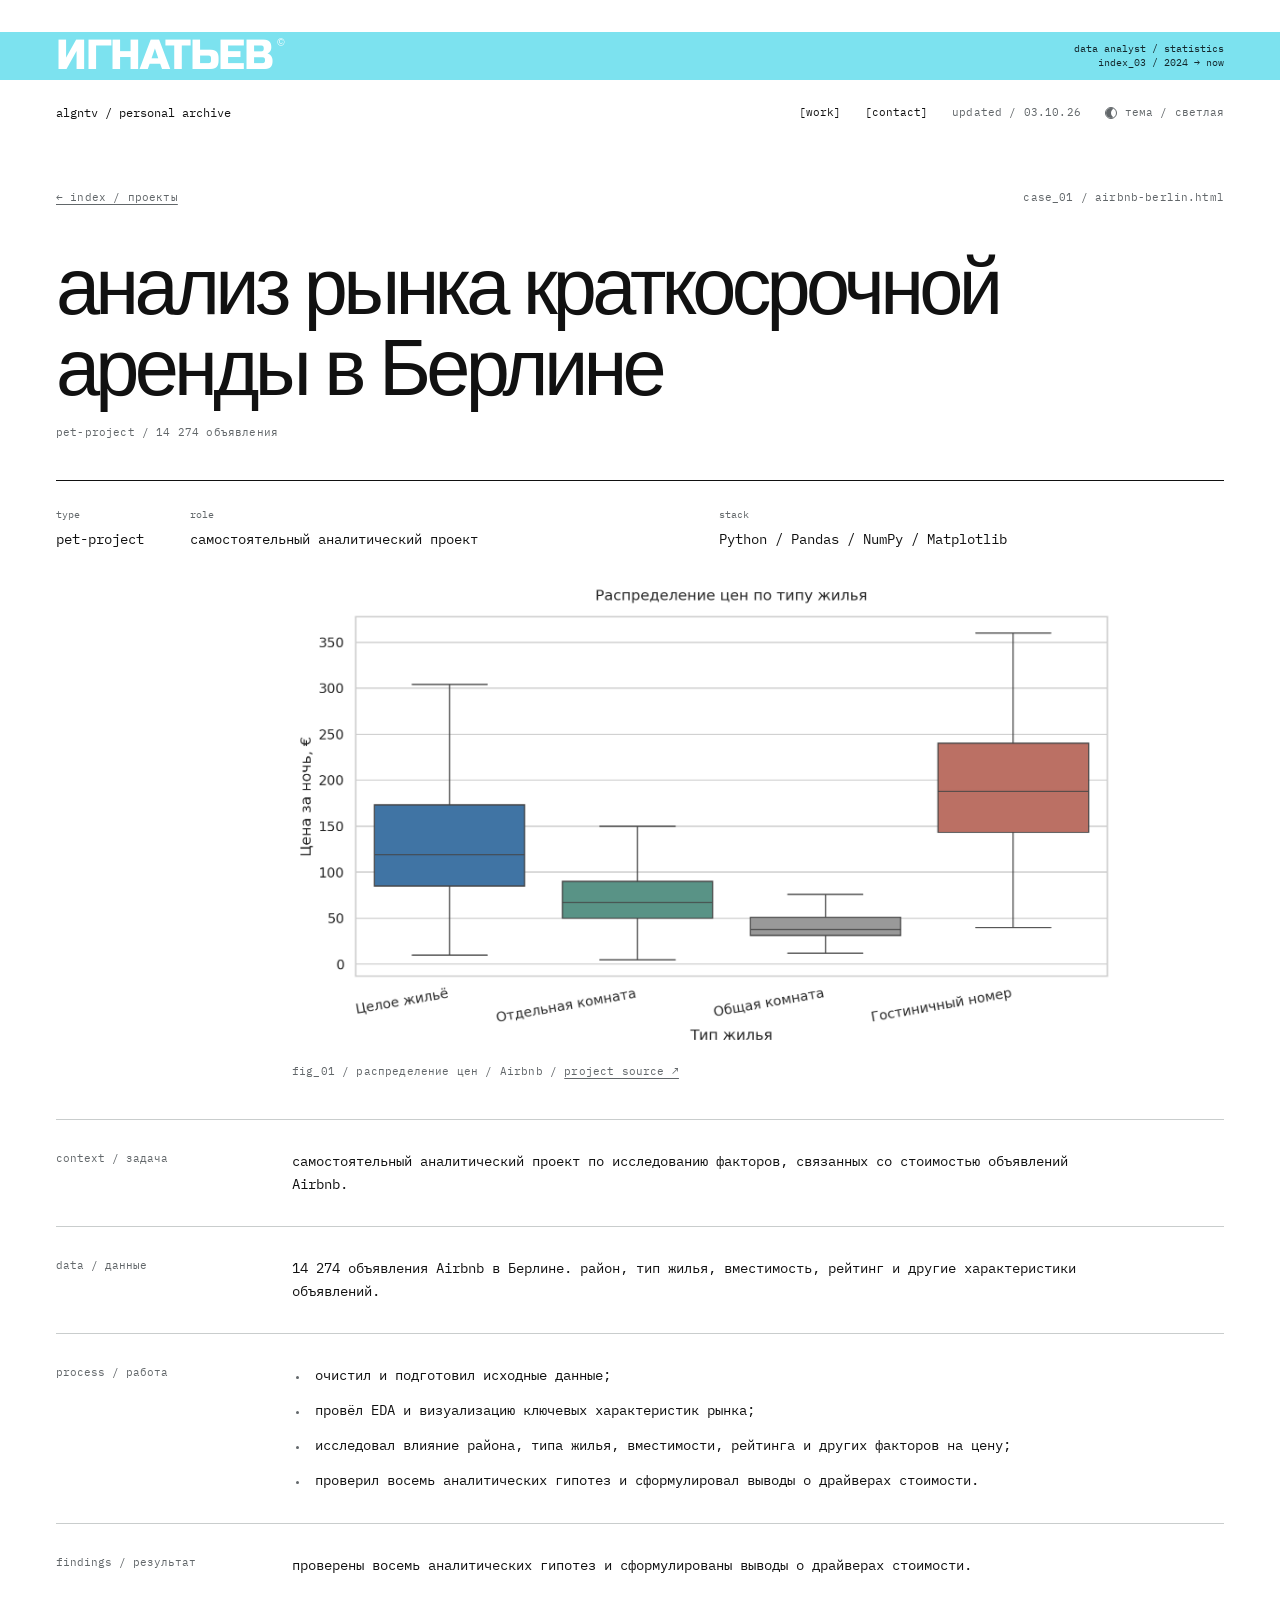
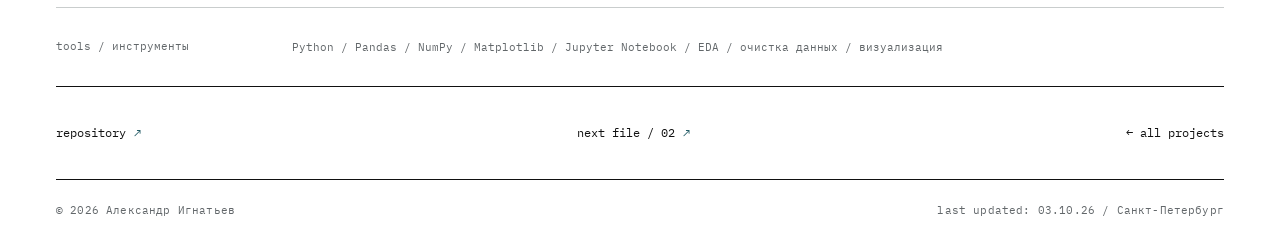
==== cases/airbnb-berlin.html @ d2c6c26b "Build editorial portfolio archive with Eversince-inspired packaging header" ====
<!doctype html>
<html lang="ru" data-theme="light">
<head>
  <meta charset="utf-8">
  <meta name="viewport" content="width=device-width, initial-scale=1">
  <meta name="description" content="Александр Игнатьев — начинающий аналитик данных. Python, SQL, Excel, Tableau и DataLens.">
  <title>анализ рынка краткосрочной аренды в Берлине — case file — Александр Игнатьев</title>
  <script>
    try {
      const theme = localStorage.getItem("portfolio-theme");
      if (theme === "light" || theme === "dark") document.documentElement.dataset.theme = theme;
    } catch (_) {}
  </script>
  <link rel="preload" href="../assets/fonts/IBMPlexMono-Regular.ttf" as="font" type="font/ttf" crossorigin>
  <link rel="stylesheet" href="../assets/archive.css">
  <script src="../assets/theme.js" defer></script>
</head>
<body>
  <a class="skip-link" href="#main">к содержанию</a>
  <div class="pack-band">
    <div class="wrap pack-inner">
      <a class="pack-mark" href="../index.html" aria-label="Александр Игнатьев — главная">ИГНАТЬЕВ<span class="pack-copyright" aria-hidden="true">©</span></a>
      <span class="pack-code">data analyst / statistics<br>index_03 / 2024 → now</span>
    </div>
  </div>
  <header class="wrap masthead">
    <p class="archive-id"><a href="../index.html">algntv / personal archive</a></p>
    <nav class="masthead-tools" aria-label="навигация">
      <a class="index-link" href="../index.html#projects">[work]</a>
      <a href="../index.html#contacts">[contact]</a>
      <span class="meta updated">updated / 03.10.26</span>
      <button class="theme-toggle" type="button" aria-label="тёмная тема" aria-pressed="false">тема / <span>светлая</span></button>
    </nav>
  </header>
  <main class="wrap" id="main">
    <div class="case-header">
      <div class="case-breadcrumb">
        <a class="meta" href="../index.html#projects">← index / проекты</a>
        <p class="meta">case_01 / airbnb-berlin.html</p>
      </div>
      <h1>анализ рынка краткосрочной аренды в Берлине</h1>
      <p class="meta case-type">pet-project / 14 274 объявления</p>
    </div>
    <div class="case-meta">
      <dl><dt>type</dt><dd>pet-project</dd></dl>
      <dl><dt>role</dt><dd>самостоятельный аналитический проект</dd></dl>
      <dl><dt>stack</dt><dd>Python / Pandas / NumPy / Matplotlib</dd></dl>
    </div>
    <figure class="case-visual">
      <a href="../assets/projects/airbnb-room-types.png" target="_blank" rel="noreferrer" aria-label="открыть оригинальный визуал проекта">
        <img src="../assets/projects/airbnb-room-types.png" alt="распределение цен / Airbnb" width="1764" height="1007" decoding="async">
      </a>
      <figcaption class="meta">fig_01 / распределение цен / Airbnb / <a href="https://github.com/algntv/airbnb-berlin-price-drivers" target="_blank" rel="noreferrer">project source ↗</a></figcaption>
    </figure>
    <section class="case-section"><h2>context / задача</h2><div class="case-content"><p>самостоятельный аналитический проект по исследованию факторов,
                связанных со стоимостью объявлений Airbnb.</p></div></section>
    <section class="case-section"><h2>data / данные</h2><div class="case-content"><p>14 274 объявления Airbnb в Берлине. район, тип жилья, вместимость, рейтинг и другие характеристики объявлений.</p></div></section>
    <section class="case-section"><h2>process / работа</h2><div class="case-content"><ul><li>очистил и подготовил исходные данные;</li>
<li>провёл EDA и визуализацию ключевых характеристик рынка;</li>
<li>исследовал влияние района, типа жилья, вместимости, рейтинга и других факторов на цену;</li>
<li>проверил восемь аналитических гипотез и сформулировал выводы о драйверах стоимости.</li></ul></div></section>
    <section class="case-section"><h2>findings / результат</h2><div class="case-content"><p>проверены восемь аналитических гипотез и сформулированы выводы о драйверах стоимости.</p></div></section>
    <section class="case-section"><h2>tools / инструменты</h2><div class="case-content"><div class="tags"><span class="tag">Python</span>
<span class="tag">Pandas</span>
<span class="tag">NumPy</span>
<span class="tag">Matplotlib</span>
<span class="tag">Jupyter Notebook</span>
<span class="tag">EDA</span>
<span class="tag">очистка данных</span>
<span class="tag">визуализация</span></div></div></section>
    <nav class="case-navigation" aria-label="навигация по проектам">
      <a class="text-link" href="https://github.com/algntv/airbnb-berlin-price-drivers" target="_blank" rel="noreferrer">repository <span class="arrow" aria-hidden="true">↗</span></a>
      <a class="text-link" href="marketing-measurement.html">next file / 02 <span class="arrow" aria-hidden="true">↗</span></a>
      <a class="text-link" href="../index.html#projects">← all projects</a>
    </nav>
  </main>
  <footer class="wrap footer">
    <p class="meta">© 2026 Александр Игнатьев</p>
    <p class="meta">last updated: <time datetime="2026-10-03">03.10.26</time> / Санкт-Петербург</p>
  </footer>
</body>
</html>
---- assets/archive.css ----
@font-face { font-family: "Archive Mono"; src: url("fonts/IBMPlexMono-Regular.ttf") format("truetype"); font-style: normal; font-weight: 400; font-display: swap; }
@font-face { font-family: "Archive Display"; src: url("fonts/RussoOne-Regular.ttf") format("truetype"); font-style: normal; font-weight: 400; font-display: swap; }
:root {
  color-scheme: light;
  --paper: #ffffff;
  --ink: #111111;
  --secondary: #62676a;
  --rule: #c9cdcd;
  --accent: #225b65;
  --band: #7ce2ef;
  --highlight: #c6f2f6;
  --wash: #e8e9e5;
  --sans: Arial, Helvetica, sans-serif;
  --mono: "Andale Mono", "Archive Mono", "Courier New", Courier, monospace;
}
:root[data-theme="dark"] {
  color-scheme: dark;
  --paper: #181c1e;
  --ink: #e7e9e4;
  --secondary: #a8b0b3;
  --rule: #3e474b;
  --accent: #b4e8ee;
  --band: #70d4e2;
  --highlight: #305e66;
  --wash: #22292d;
}
* { box-sizing: border-box; }
html { scroll-padding-top: 24px; }
body { margin: 0; background: var(--paper); color: var(--ink); font: 14px/1.65 var(--mono); -webkit-font-smoothing: antialiased; }
a { color: inherit; text-underline-offset: .25em; }
a:hover { color: var(--accent); }
a:focus-visible, button:focus-visible { outline: 2px solid var(--accent); outline-offset: 5px; }
::selection { background: var(--accent); color: var(--paper); }
button { font: inherit; }
.wrap { width: min(calc(100% - 112px), 1248px); margin: 0 auto; }
.meta { color: var(--secondary); font: 11px/1.6 var(--mono); letter-spacing: .015em; }
.skip-link { position: absolute; z-index: 3; left: 20px; top: 12px; padding: 8px 12px; background: var(--ink); color: var(--paper); transform: translateY(-200%); }
.skip-link:focus { transform: translateY(0); }
.masthead { display: flex; flex-wrap: wrap; justify-content: space-between; gap: 12px 24px; align-items: center; min-height: 65px; border-bottom: 0; }
.archive-id { margin: 0; font: 12px/1.6 var(--mono); }
.archive-id a { text-decoration: none; }
.masthead-tools { display: flex; align-items: center; flex-wrap: wrap; gap: 24px; }
.masthead-tools > a { min-height: 44px; display: inline-flex; align-items: center; font: 11px/1.6 var(--mono); text-decoration: none; }
.theme-toggle { border: 0; padding: 8px 0; display: inline-flex; align-items: center; gap: 8px; min-height: 44px; background: transparent; color: var(--secondary); font: 11px/1.6 var(--mono); cursor: pointer; }
.theme-toggle::before { content: ""; width: 10px; height: 10px; border: 1px solid currentColor; border-radius: 50%; box-shadow: inset 5px 0 0 currentColor; }
.theme-toggle:hover { color: var(--ink); }
.hero { padding: 45px 0 44px; }
.hero-label { margin: 0 0 20px; }
.hero-grid { display: grid; grid-template-columns: minmax(0, 1fr) 208px; gap: 40px; align-items: end; }
h1 { font-family: var(--sans); margin: 0; font-size: clamp(64px, 8.7vw, 124px); line-height: .96; font-weight: 500; letter-spacing: -.075em; }
h1 span { display: block; }
h1 span + span { margin-left: 7%; }
.hero-file { padding: 4px 0 8px 16px; border-left: 1px solid var(--rule); }
.hero-file dl { margin: 0; }
.hero-file dt { margin-top: 20px; font: 10px/1.6 var(--mono); color: var(--secondary); }
.hero-file dt:first-child { margin-top: 0; }
.hero-file dd { margin: 4px 0 0; font-size: 13px; }
.hero-file .file-total { font: 42px/1 var(--mono); letter-spacing: -.09em; }
.hero-role { margin: 29px 0 0; font: 19px/1.4 var(--mono); letter-spacing: -.025em; }
.hero-foot { display: grid; grid-template-columns: minmax(0, 1fr) 208px; gap: 40px; align-items: start; margin-top: 24px; }
.lead { max-width: 750px; margin: 0; color: var(--secondary); font-size: 14px; }
.availability { margin: 0; color: var(--ink); font: 11px/1.7 var(--mono); }
.availability::before { content: ""; display: inline-block; width: 5px; height: 5px; margin-right: 9px; background: var(--accent); vertical-align: middle; }
.quick-links { display: flex; flex-wrap: wrap; gap: 8px 28px; margin-top: 24px; }
.text-link { display: inline-flex; align-items: center; gap: 8px; min-height: 44px; padding: 7px 0; font: 12px/1.5 var(--mono); text-decoration: none; }
.arrow { display: inline-block; color: var(--accent); transition: transform 140ms ease; }
a:hover .arrow { transform: translate(2px,-2px); }
section { padding: 42px 0 50px; border-top: 1px solid var(--ink); }
.section-head { display: flex; justify-content: space-between; align-items: baseline; gap: 20px; margin-bottom: 28px; }
.section-head h2 { margin: 0; font-size: 16px; line-height: 1.4; font-weight: 400; letter-spacing: -.02em; }
.section-number { margin-right: 18px; font: 11px/1.5 var(--mono); color: var(--secondary); }
.section-head .meta { text-align: right; }
.record { display: grid; grid-template-columns: 28px 200px minmax(0,1fr) 142px; gap: 24px; padding: 28px 0 32px; border-top: 1px solid var(--rule); }
.record-index { padding-top: 7px; }
.record-preview { align-self: start; padding-top: 5px; color: var(--secondary); text-decoration: none; }
.record-preview img { display: block; width: 100%; height: 135px; object-fit: contain; object-position: top; background: #fff; filter: grayscale(1); }
.record-preview:hover img { filter: grayscale(0); }
.image-caption { display: block; margin-top: 9px; font: 9px/1.65 var(--mono); }
.record-preview:hover .image-caption { color: var(--ink); }
.record-body { min-width: 0; }
.record h3 { font-family: var(--sans); margin: 0; font-size: clamp(25px,2.25vw,33px); line-height: 1.12; font-weight: 400; letter-spacing: -.04em; text-wrap: balance; }
.record-title { text-decoration: none; }
.record-type { display: inline; color: var(--secondary); font: 11px/1.5 var(--mono); letter-spacing: 0; white-space: nowrap; }
.record-summary { max-width: 800px; margin: 16px 0 14px; color: var(--secondary); font-size: 14px; }
.tags { display: flex; flex-wrap: wrap; gap: 4px 0; margin: 0; }
.tag { color: var(--secondary); font: 11px/1.7 var(--mono); }
.tag:not(:last-child)::after { content: " / "; display: inline-block; margin: 0 7px; }
.record-side { display: flex; flex-direction: column; align-items: flex-start; gap: 9px; padding-top: 5px; }
.record-side p { margin: 0 0 8px; font: 11px/1.7 var(--mono); }
.record-side .text-link { min-height: 36px; font-size: 10px; }
.record-file { margin: 14px 0 0; font: 10px/1.6 var(--mono); color: var(--secondary); }
.info-grid { display: grid; grid-template-columns: 200px minmax(0,1fr); gap: 36px; }
.info-grid > .meta { margin: 0; }
.experience-item { display: grid; grid-template-columns: 210px minmax(0,1fr); gap: 30px; padding: 20px 0; border-top: 1px solid var(--rule); }
.experience-item:first-child { padding-top: 0; border-top: 0; }
.experience-item h3 { margin: 0 0 7px; font-size: 16px; font-weight: 400; line-height: 1.45; }
.experience-item p { margin: 0; font-size: 14px; }
.experience-item .meta { margin-top: 10px; font-size: 10px; }
strong { font-weight: 400; }
.education { margin: 0; }
.education > div { display: grid; grid-template-columns: 122px minmax(0,1fr); gap: 22px; margin-top: 18px; }
.education > div:first-child { margin-top: 0; }
.education dt { color: var(--secondary); font: 11px/1.7 var(--mono); }
.education dd { margin: 0; font-size: 16px; }
.education .university { font-family: var(--sans); font-size: 23px; line-height: 1.35; letter-spacing: -.03em; }
.skill-groups { display: grid; grid-template-columns: repeat(2,minmax(0,1fr)); gap: 27px 48px; }
.skill-group h3 { margin: 0 0 9px; font: 11px/1.6 var(--mono); }
.skill-group p { margin: 0; color: var(--secondary); font-size: 14px; }
.soft-skills { margin-top: 26px; padding-top: 18px; border-top: 1px solid var(--rule); }
.about-copy { max-width: 820px; font-family: var(--sans); font-size: 19px; line-height: 1.6; letter-spacing: -.015em; }
.about-copy p { margin: 0; }
.contact-grid { display: grid; grid-template-columns: repeat(2,minmax(0,1fr)); gap: 20px 36px; }
.contact { display: flex; flex-wrap: wrap; align-items: baseline; gap: 5px 18px; text-decoration: none; font-size: 15px; overflow-wrap: anywhere; }
.contact span { min-width: 62px; color: var(--secondary); font: 11px/1.7 var(--mono); }
a.contact:hover { text-decoration: underline; }
.footer { display: flex; justify-content: space-between; flex-wrap: wrap; gap: 12px 24px; padding: 22px 0 30px; border-top: 1px solid var(--ink); }
.footer p { margin: 0; }
.case-header { padding: 44px 0 38px; }
.case-breadcrumb { display: flex; justify-content: space-between; gap: 20px; margin-bottom: 40px; }
.case-breadcrumb p { margin: 0; }
.case-header h1 { max-width: 1050px; font-size: clamp(40px,6.2vw,86px); line-height: 1.02; font-weight: 400; letter-spacing: -.06em; text-wrap: balance; }
.case-type { margin: 16px 0 0; }
.case-meta { display: grid; grid-template-columns: 110px minmax(0,1fr) minmax(0,1fr); gap: 24px; padding: 25px 0 30px; border-top: 1px solid var(--ink); }
.case-meta dl { margin: 0; min-width: 0; }
.case-meta dt { font: 10px/1.7 var(--mono); color: var(--secondary); }
.case-meta dd { margin: 5px 0 0; font-size: 14px; }
.case-section { display: grid; grid-template-columns: 200px minmax(0,1fr); gap: 36px; padding: 30px 0; border-top-color: var(--rule); }
.case-section h2 { margin: 0; font: 11px/1.6 var(--mono); color: var(--secondary); }
.case-content { max-width: 810px; }
.case-content p { margin: 0; }
.case-content ul { margin: 0; padding-left: 17px; }
.case-content li { padding-left: 6px; margin: 0 0 12px; }
.case-content li:last-child { margin-bottom: 0; }
.case-content li::marker { color: var(--secondary); font-size: 10px; }
.case-navigation { display: flex; justify-content: space-between; gap: 24px; padding: 24px 0; border-top: 1px solid var(--ink); }
@media (max-width:1100px) {
  .wrap { width: calc(100% - 72px); }
  .hero-grid,.hero-foot { grid-template-columns: minmax(0,1fr) 180px; gap: 28px; }
  h1 { font-size: clamp(64px,8.1vw,100px); }
  .record { grid-template-columns: 24px 140px minmax(0,1fr) 120px; gap: 20px; }
  .info-grid,.case-section { grid-template-columns: 145px minmax(0,1fr); gap: 28px; }
  .experience-item { grid-template-columns: 170px minmax(0,1fr); gap: 22px; }
}
@media (max-width:760px) {
  .wrap { width: calc(100% - 40px); }
  .masthead { padding: 14px 0; min-height: 65px; gap: 4px 18px; }
  .archive-id { font-size: 10px; }
  .masthead-tools { gap: 16px; }
  .masthead-tools > a,.theme-toggle { font-size: 10px; }
  .masthead-tools > .updated { display: none; }
  .hero { padding: 35px 0 32px; }
  .hero-label { margin-bottom: 22px; font-size: 10px; }
  .hero-grid { grid-template-columns: 1fr; gap: 24px; }
  h1 { font-size: clamp(49px,12vw,90px); letter-spacing: -.075em; }
  h1 span + span { margin-left: 6%; }
  .hero-file { display: none; }
  .hero-role { margin-top: 22px; font-size: 19px; }
  .hero-foot { grid-template-columns: 1fr; gap: 18px; margin-top: 19px; }
  .hero-foot .availability { grid-row: 1; }
  .lead { font-size: 14px; }
  .quick-links { gap: 6px 22px; margin-top: 18px; }
  .text-link { font-size: 11px; }
  section { padding: 28px 0 35px; }
  .section-head { margin-bottom: 22px; gap: 12px; }
  .section-head h2 { font-size: 15px; }
  .section-number { margin-right: 9px; font-size: 10px; }
  .section-head .meta { font-size: 10px; }
  .record { grid-template-columns: 24px minmax(0,1fr); gap: 12px; padding: 23px 0 28px; }
  .record h3 { font-size: clamp(25px,5.8vw,34px); }
  .record-type { font-size: 10px; }
  .record-summary { margin-top: 13px; font-size: 13px; }
  .record-body { grid-column: 2; grid-row: 1; }
  .record-index { grid-column: 1; grid-row: 1; }
  .record-preview { grid-column: 2; grid-row: 2; width: min(100%,280px); padding-top: 0; }
  .record-preview img { height: auto; max-height: 185px; }
  .record-side { grid-column: 2; grid-row: 3; flex-direction: row; flex-wrap: wrap; gap: 0 18px; align-items: center; padding-top: 0; }
  .record-side p { margin: 0 12px 0 0; width: 100%; font-size: 10px; }
  .record-file { font-size: 9px; }
  .info-grid,.case-section { grid-template-columns: 1fr; gap: 21px; }
  .experience-item { grid-template-columns: 1fr; gap: 13px; }
  .education > div { grid-template-columns: 78px minmax(0,1fr); gap: 16px; }
  .education .university { font-size: 20px; }
  .education dd { font-size: 14px; }
  .skill-groups { gap: 24px 28px; }
  .about-copy { font-size: 17px; }
  .contact-grid { gap: 19px 24px; }
  .contact { font-size: 14px; }
  .pack-code { display: none; }
  .pack-band { margin-top: 0; height: 40px; }
  .pack-mark { font-size: 33px; }
  .case-visual { width: 100%; margin: 0 0 24px; }
  .case-visual img { max-height: 320px; }
  .footer .meta { font-size: 10px; }
  .case-header { padding: 30px 0; }
  .case-breadcrumb { margin-bottom: 30px; flex-wrap: wrap; gap: 12px; }
  .case-header h1 { font-size: clamp(34px,7.7vw,54px); }
  .case-meta { grid-template-columns: repeat(2,minmax(0,1fr)); gap: 20px; padding: 22px 0; }
  .case-meta dl:last-child { grid-column: 1/-1; }
  .case-section { padding: 25px 0; }
  .case-content { font-size: 14px; }
  .case-navigation { flex-wrap: wrap; gap: 8px 20px; }
}
@media (max-width:480px) {
  .masthead-tools { gap: 12px; }
  .masthead-tools .index-link { display: none; }
  .skill-groups,.contact-grid { grid-template-columns: 1fr; }
  .record-type { display: block; margin-top: 10px; }
  .record-type .type-dot { display: none; }
}
@media (prefers-reduced-motion:reduce) {
  *,*::before,*::after { transition: none !important; scroll-behavior: auto !important; }
}
@media print {
  :root,:root[data-theme="dark"] { color-scheme: light; --paper: white; --ink: black; --secondary: #444; --rule: #aaa; --accent: black; }
  .wrap { width: 100%; }
  .theme-toggle,.masthead-tools,.quick-links,.skip-link { display: none; }
  .hero { padding-top: 24px; }
  h1 { font-size: 68px; }
  .record,.experience-item,.skill-group { break-inside: avoid; }
  section { padding: 24px 0; }
  .arrow { display: none; }
}
/* Product label: a persistent identity strip and functional file markings. */
.pack-band { position: sticky; top: 0; z-index: 2; display: flex; align-items: center; height: 48px; margin-top: 32px; background: var(--band); }
.pack-inner { display: flex; align-items: center; justify-content: space-between; gap: 24px; }
.pack-mark { display: inline-flex; gap: 5px; align-items: start; font: 400 42px/1 "Archive Display", var(--sans); letter-spacing: -.035em; text-decoration: none; color: #fff; }
.pack-mark:hover { color: #fff; }
.pack-copyright { font: 10px/1 var(--sans); letter-spacing: 0; padding-top: 3px; }
.pack-code { font: 10px/1.4 var(--mono); color: #13262b; text-align: right; }
.text-highlight { padding: 0 3px; background: var(--highlight); }
.file-map { margin-top: 22px; font: 11px/1.6 var(--mono); word-spacing: 8px; }
.file-map a { text-decoration: none; }
.file-map a:hover { background: var(--highlight); }
.quick-links a[href*="github.com"], .contact[href^="mailto:"] { text-decoration: underline; text-decoration-thickness: 1px; }
.text-link:hover, .record-title:hover, .masthead-tools > a:hover { background: var(--highlight); color: var(--ink); }
.case-visual { width: min(100%,850px); margin: 0 0 38px 236px; max-width: calc(100% - 236px); }
.case-visual img { display: block; width: 100%; height: auto; max-height: 470px; object-fit: contain; object-position: left top; background: #fff; }
.case-visual figcaption { margin-top: 12px; }
section { scroll-margin-top: 56px; }
@media (max-width:1100px) {
  .case-visual { margin-left: 173px; max-width: calc(100% - 173px); }
  .record-preview img { height: 110px; }
}
@media (max-width:760px) {
  .pack-band { margin-top: 0; height: 40px; }
  .pack-mark { font-size: 33px; }
  .pack-code { display: none; }
  .case-visual { width: 100%; margin: 0 0 24px; max-width: 100%; }
  .case-visual img { max-height: 320px; }
  .record-preview img { height: auto; max-height: 185px; }
}
@media print {
  .pack-band { position: static; background: white; margin-top: 0; }
  .pack-mark { color: black; }
  .pack-code,.file-map { display: none; }
  .record { grid-template-columns: 24px 100px minmax(0,1fr) 110px; }
}
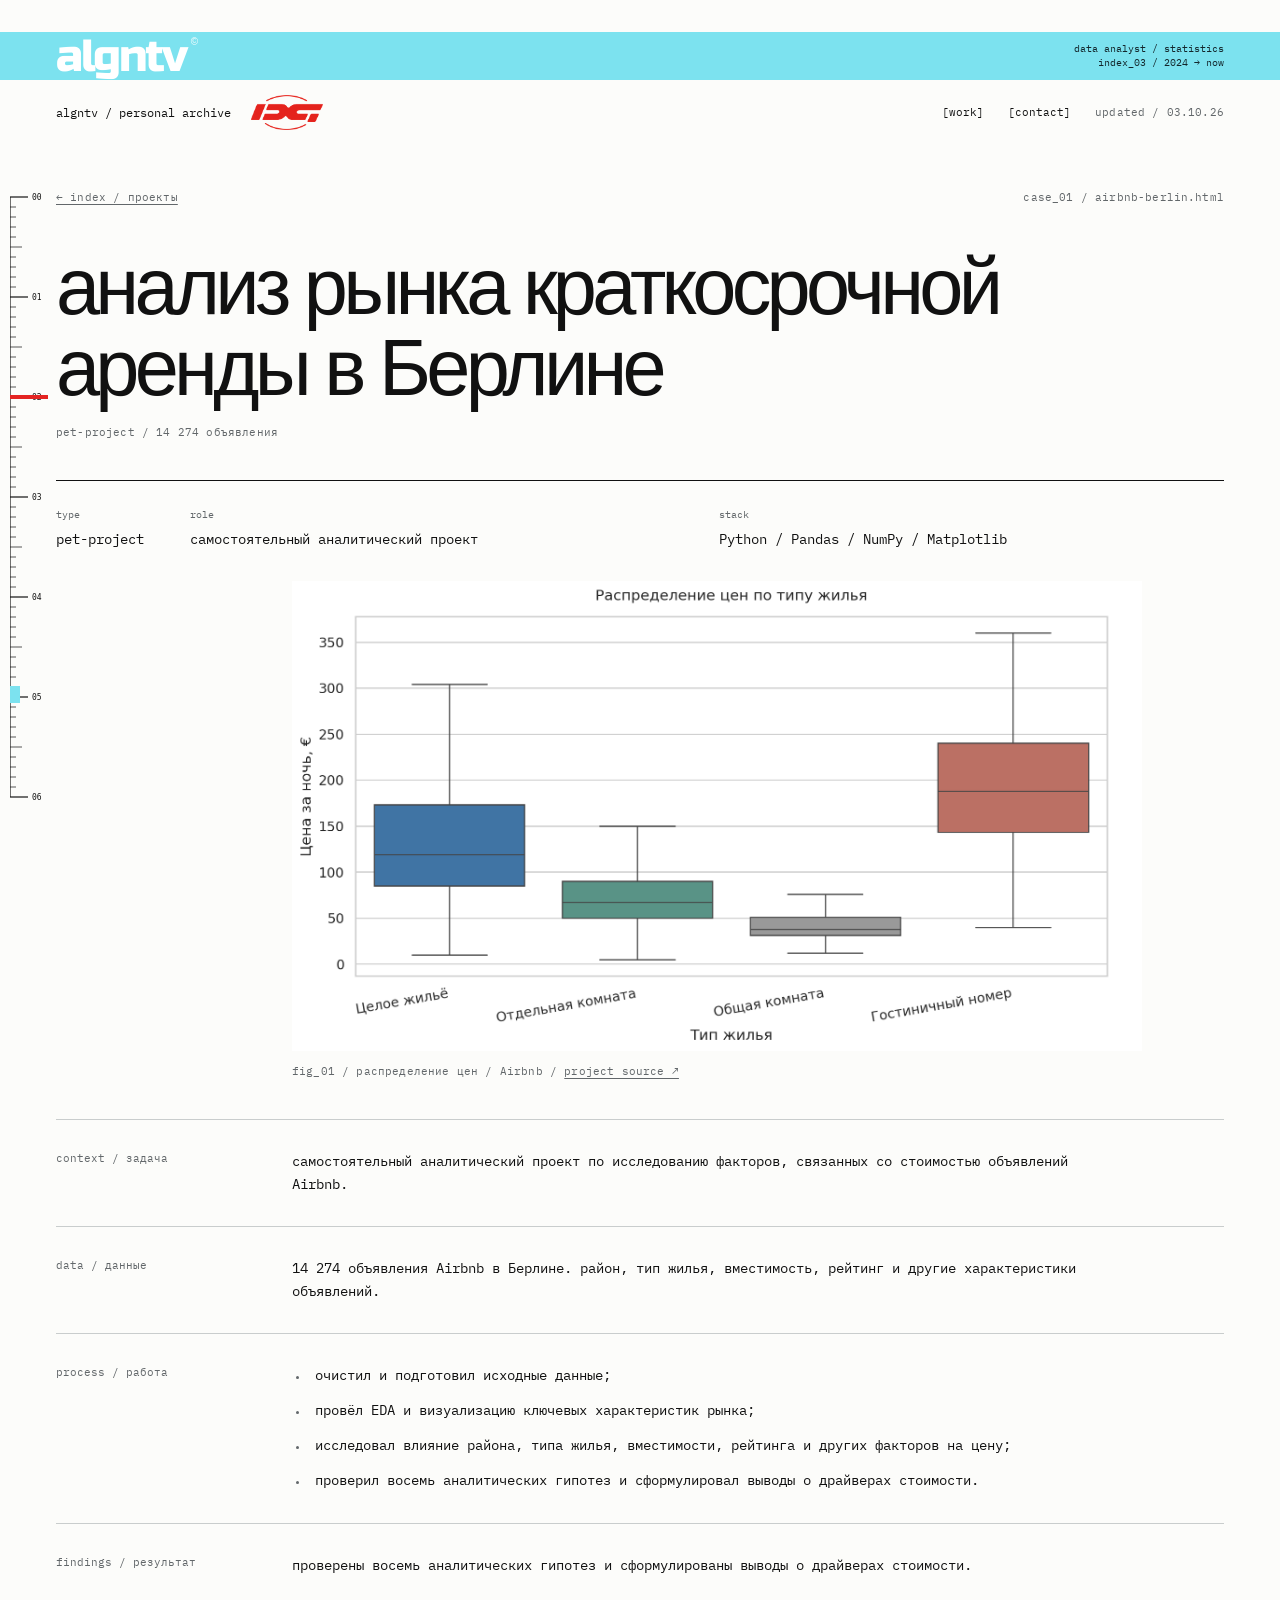
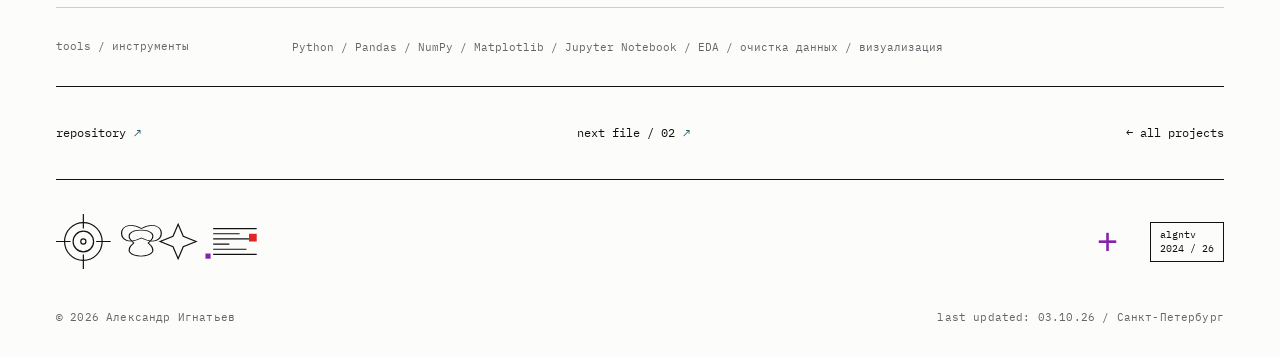
==== commit 46787786: "Add algntv wordmark, print graphics and translucent winter photo; remove dark theme" ====
--- a/cases/airbnb-berlin.html
+++ b/cases/airbnb-berlin.html
@@ -1,35 +1,28 @@
 <!doctype html>
-<html lang="ru" data-theme="light">
+<html lang="ru">
 <head>
   <meta charset="utf-8">
   <meta name="viewport" content="width=device-width, initial-scale=1">
   <meta name="description" content="Александр Игнатьев — начинающий аналитик данных. Python, SQL, Excel, Tableau и DataLens.">
   <title>анализ рынка краткосрочной аренды в Берлине — case file — Александр Игнатьев</title>
-  <script>
-    try {
-      const theme = localStorage.getItem("portfolio-theme");
-      if (theme === "light" || theme === "dark") document.documentElement.dataset.theme = theme;
-    } catch (_) {}
-  </script>
   <link rel="preload" href="../assets/fonts/IBMPlexMono-Regular.ttf" as="font" type="font/ttf" crossorigin>
   <link rel="stylesheet" href="../assets/archive.css">
-  <script src="../assets/theme.js" defer></script>
 </head>
 <body>
+  <div class="folio-ruler" aria-hidden="true"><img src="../assets/graphics/ruler.svg" alt="" width="38" height="616"></div>
   <a class="skip-link" href="#main">к содержанию</a>
   <div class="pack-band">
     <div class="wrap pack-inner">
-      <a class="pack-mark" href="../index.html" aria-label="Александр Игнатьев — главная">ИГНАТЬЕВ<span class="pack-copyright" aria-hidden="true">©</span></a>
+      <a class="pack-mark" href="../index.html" aria-label="Александр Игнатьев — главная">algntv<span class="pack-copyright" aria-hidden="true">©</span></a>
       <span class="pack-code">data analyst / statistics<br>index_03 / 2024 → now</span>
     </div>
   </div>
   <header class="wrap masthead">
-    <p class="archive-id"><a href="../index.html">algntv / personal archive</a></p>
+    <p class="archive-id"><a href="../index.html">algntv / personal archive</a><img class="header-mark" src="../assets/graphics/header-mark-red.png" alt="" aria-hidden="true" width="1784" height="882"></p>
     <nav class="masthead-tools" aria-label="навигация">
       <a class="index-link" href="../index.html#projects">[work]</a>
       <a href="../index.html#contacts">[contact]</a>
       <span class="meta updated">updated / 03.10.26</span>
-      <button class="theme-toggle" type="button" aria-label="тёмная тема" aria-pressed="false">тема / <span>светлая</span></button>
     </nav>
   </header>
   <main class="wrap" id="main">
@@ -75,6 +68,8 @@
     </nav>
   </main>
   <footer class="wrap footer">
+    <div class="footer-register" aria-hidden="true"><img src="../assets/graphics/signal.svg" alt="" width="240" height="64"><span class="registration-cross">+</span><span class="footer-stamp">algntv<br>2024 / 26</span></div>
+
     <p class="meta">© 2026 Александр Игнатьев</p>
     <p class="meta">last updated: <time datetime="2026-10-03">03.10.26</time> / Санкт-Петербург</p>
   </footer>
--- a/assets/archive.css
+++ b/assets/archive.css
@@ -2,7 +2,7 @@
 @font-face { font-family: "Archive Display"; src: url("fonts/RussoOne-Regular.ttf") format("truetype"); font-style: normal; font-weight: 400; font-display: swap; }
 :root {
   color-scheme: light;
-  --paper: #ffffff;
+  --paper: #fcfcfa;
   --ink: #111111;
   --secondary: #62676a;
   --rule: #c9cdcd;
@@ -12,17 +12,6 @@
   --wash: #e8e9e5;
   --sans: Arial, Helvetica, sans-serif;
   --mono: "Andale Mono", "Archive Mono", "Courier New", Courier, monospace;
-}
-:root[data-theme="dark"] {
-  color-scheme: dark;
-  --paper: #181c1e;
-  --ink: #e7e9e4;
-  --secondary: #a8b0b3;
-  --rule: #3e474b;
-  --accent: #b4e8ee;
-  --band: #70d4e2;
-  --highlight: #305e66;
-  --wash: #22292d;
 }
 * { box-sizing: border-box; }
 html { scroll-padding-top: 24px; }
@@ -41,9 +30,6 @@
 .archive-id a { text-decoration: none; }
 .masthead-tools { display: flex; align-items: center; flex-wrap: wrap; gap: 24px; }
 .masthead-tools > a { min-height: 44px; display: inline-flex; align-items: center; font: 11px/1.6 var(--mono); text-decoration: none; }
-.theme-toggle { border: 0; padding: 8px 0; display: inline-flex; align-items: center; gap: 8px; min-height: 44px; background: transparent; color: var(--secondary); font: 11px/1.6 var(--mono); cursor: pointer; }
-.theme-toggle::before { content: ""; width: 10px; height: 10px; border: 1px solid currentColor; border-radius: 50%; box-shadow: inset 5px 0 0 currentColor; }
-.theme-toggle:hover { color: var(--ink); }
 .hero { padding: 45px 0 44px; }
 .hero-label { margin: 0 0 20px; }
 .hero-grid { display: grid; grid-template-columns: minmax(0, 1fr) 208px; gap: 40px; align-items: end; }
@@ -146,7 +132,7 @@
   .masthead { padding: 14px 0; min-height: 65px; gap: 4px 18px; }
   .archive-id { font-size: 10px; }
   .masthead-tools { gap: 16px; }
-  .masthead-tools > a,.theme-toggle { font-size: 10px; }
+  .masthead-tools > a { font-size: 10px; }
   .masthead-tools > .updated { display: none; }
   .hero { padding: 35px 0 32px; }
   .hero-label { margin-bottom: 22px; font-size: 10px; }
@@ -211,9 +197,9 @@
   *,*::before,*::after { transition: none !important; scroll-behavior: auto !important; }
 }
 @media print {
-  :root,:root[data-theme="dark"] { color-scheme: light; --paper: white; --ink: black; --secondary: #444; --rule: #aaa; --accent: black; }
+  :root { color-scheme: light; --paper: white; --ink: black; --secondary: #444; --rule: #aaa; --accent: black; }
   .wrap { width: 100%; }
-  .theme-toggle,.masthead-tools,.quick-links,.skip-link { display: none; }
+  .masthead-tools,.quick-links,.skip-link { display: none; }
   .hero { padding-top: 24px; }
   h1 { font-size: 68px; }
   .record,.experience-item,.skill-group { break-inside: avoid; }
@@ -255,3 +241,89 @@
   .pack-code,.file-map { display: none; }
   .record { grid-template-columns: 24px 100px minmax(0,1fr) 110px; }
 }
+
+/* Print markings and an archival image plate. */
+.folio-ruler { position: fixed; left: 10px; top: 118px; bottom: 24px; width: 38px; pointer-events: none; z-index: 1; }
+.folio-ruler img { width: 100%; height: 100%; }
+.pack-mark { font-size: 45px; letter-spacing: -.045em; }
+.hero-grid,.hero-foot { grid-template-columns: minmax(0,1fr) 280px; }
+.hero-grid { align-items: center; }
+.hero-file { border-left: 0; padding: 0; }
+.print-plate { position: relative; margin: 0 0 16px; padding-left: 18px; }
+.print-plate::before { content: ""; position: absolute; left: 0; top: 0; bottom: 25px; width: 9px; background: var(--band); }
+.print-plate::after { content: "+"; position: absolute; right: -8px; top: -15px; font: 21px/1 var(--mono); color: #e42422; }
+.print-plate img { width: 100%; height: auto; display: block; mix-blend-mode: multiply; }
+.print-plate figcaption { display: flex; justify-content: space-between; gap: 8px; margin-top: 9px; font: 8px/1.5 var(--mono); color: var(--secondary); }
+.plate-code { color: #111; }
+.hero-file dl { display: grid; grid-template-columns: 1.1fr 1fr; column-gap: 12px; row-gap: 4px; }
+.hero-file dt { margin: 0; font-size: 9px; }
+.hero-file dt:nth-of-type(1) { grid-column: 1; grid-row: 1; }
+.hero-file dt:nth-of-type(2) { grid-column: 2; grid-row: 1; }
+.hero-file dd:nth-of-type(1) { grid-column: 1; grid-row: 2; }
+.hero-file dd:nth-of-type(2) { grid-column: 2; grid-row: 2; }
+.hero-file dt:nth-of-type(3) { grid-column: 1; grid-row: 3; align-self: center; }
+.hero-file dd { margin: 0; font-size: 11px; }
+.hero-file .file-total { grid-column: 2; grid-row: 3; font: 40px/1 var(--sans); letter-spacing: -.06em; color: #e42422; }
+.file-map { margin-top: 8px; }
+.archive-imprint { display: flex; align-items: center; gap: 28px; margin: 28px 0 0; min-height: 54px; }
+.imprint-code { flex: 0 0 auto; font: 9px/1.6 var(--mono); }
+.colour-register { display: flex; flex: 1 1 auto; gap: 5px; max-width: 360px; height: 27px; align-items: stretch; }
+.colour-register i { display: block; background: var(--band); flex: 1; }
+.colour-register i:nth-child(2) { background: #ffffad; flex: 0 0 48px; }
+.colour-register i:nth-child(3) { background: #8522ab; flex: 0 0 12px; }
+.imprint-signal { width: 150px; height: 40px; margin-left: auto; }
+.imprint-barcode { width: 94px; height: 40px; }
+#projects > .section-head .meta { background: #ffffad; padding: 2px 5px; color: #111; }
+.record-index { color: #e42422; font: 20px/1 var(--sans); letter-spacing: -.06em; }
+.footer-register { display: flex; justify-content: space-between; align-items: center; width: 100%; padding: 12px 0 28px; gap: 32px; }
+.footer-register img { width: 205px; height: auto; }
+.registration-cross { color: #8522ab; font: 36px/1 var(--sans); margin-left: auto; }
+.footer-stamp { font: 10px/1.4 var(--mono); border: 1px solid #111; padding: 5px 9px; }
+@media (max-width:1100px) and (min-width:761px) {
+  .wrap { width: calc(100% - 104px); margin-left: 68px; margin-right: 36px; }
+  .hero-grid,.hero-foot { grid-template-columns: minmax(0,1fr) 230px; gap: 26px; }
+  .print-plate figcaption { font-size: 7px; }
+  .folio-ruler { left: 12px; width: 30px; }
+}
+@media (max-width:760px) {
+  .wrap { width: calc(100% - 50px); margin-left: 28px; margin-right: 22px; }
+  .folio-ruler { left: 4px; top: 100px; bottom: 20px; width: 10px; overflow: hidden; }
+  .folio-ruler img { width: 38px; max-width: none; }
+  .pack-mark { font-size: 35px; }
+  .hero-grid,.hero-foot { grid-template-columns: 1fr; }
+  .hero-file { display: block; width: min(100%,280px); justify-self: end; margin-top: 5px; }
+  .hero-file dl,.hero-file .file-map { display: none; }
+  .print-plate { margin-bottom: 0; }
+  .print-plate img { max-width: 245px; }
+  .print-plate figcaption { max-width: 245px; }
+  .hero-foot .availability { grid-row: auto; }
+  .archive-imprint { gap: 16px; margin-top: 20px; flex-wrap: wrap; }
+  .colour-register { max-width: none; min-width: 110px; }
+  .imprint-signal { margin: 0; width: 112px; height: 30px; }
+  .imprint-barcode { width: 68px; height: 30px; margin-left: auto; }
+  .footer-register { padding: 6px 0 14px; gap: 20px; }
+  .footer-register img { width: 150px; }
+  .footer-stamp { font-size: 8px; }
+  .registration-cross { font-size: 28px; }
+}
+@media print {
+  .folio-ruler,.archive-imprint,.footer-register { display: none; }
+  .hero-file { display: none; }
+  .hero-grid,.hero-foot { display: block; }
+  .wrap { width: 100%; margin: 0; }
+}
+
+.archive-id { display: inline-flex; align-items: center; gap: 20px; }
+.header-mark { display: block; width: 72px; height: auto; }
+.hero { position: relative; isolation: isolate; }
+.winter-photo { position: absolute; z-index: -1; top: 60px; left: 0; width: min(69%,760px); aspect-ratio: 400 / 254; overflow: hidden; opacity: .14; pointer-events: none; mix-blend-mode: multiply; }
+.winter-photo img { position: absolute; width: 111.75%; max-width: none; height: auto; left: -5.75%; top: -38.4%; }
+@media (max-width:760px) {
+  .archive-id { gap: 14px; }
+  .header-mark { width: 52px; }
+  .masthead-tools { gap: 10px; }
+  .winter-photo { top: 54px; width: 100%; }
+  .hero-file { width: 178px; }
+  .print-plate figcaption { font-size: 7px; gap: 4px; }
+  .print-plate figcaption span:last-child { display: none; }
+}
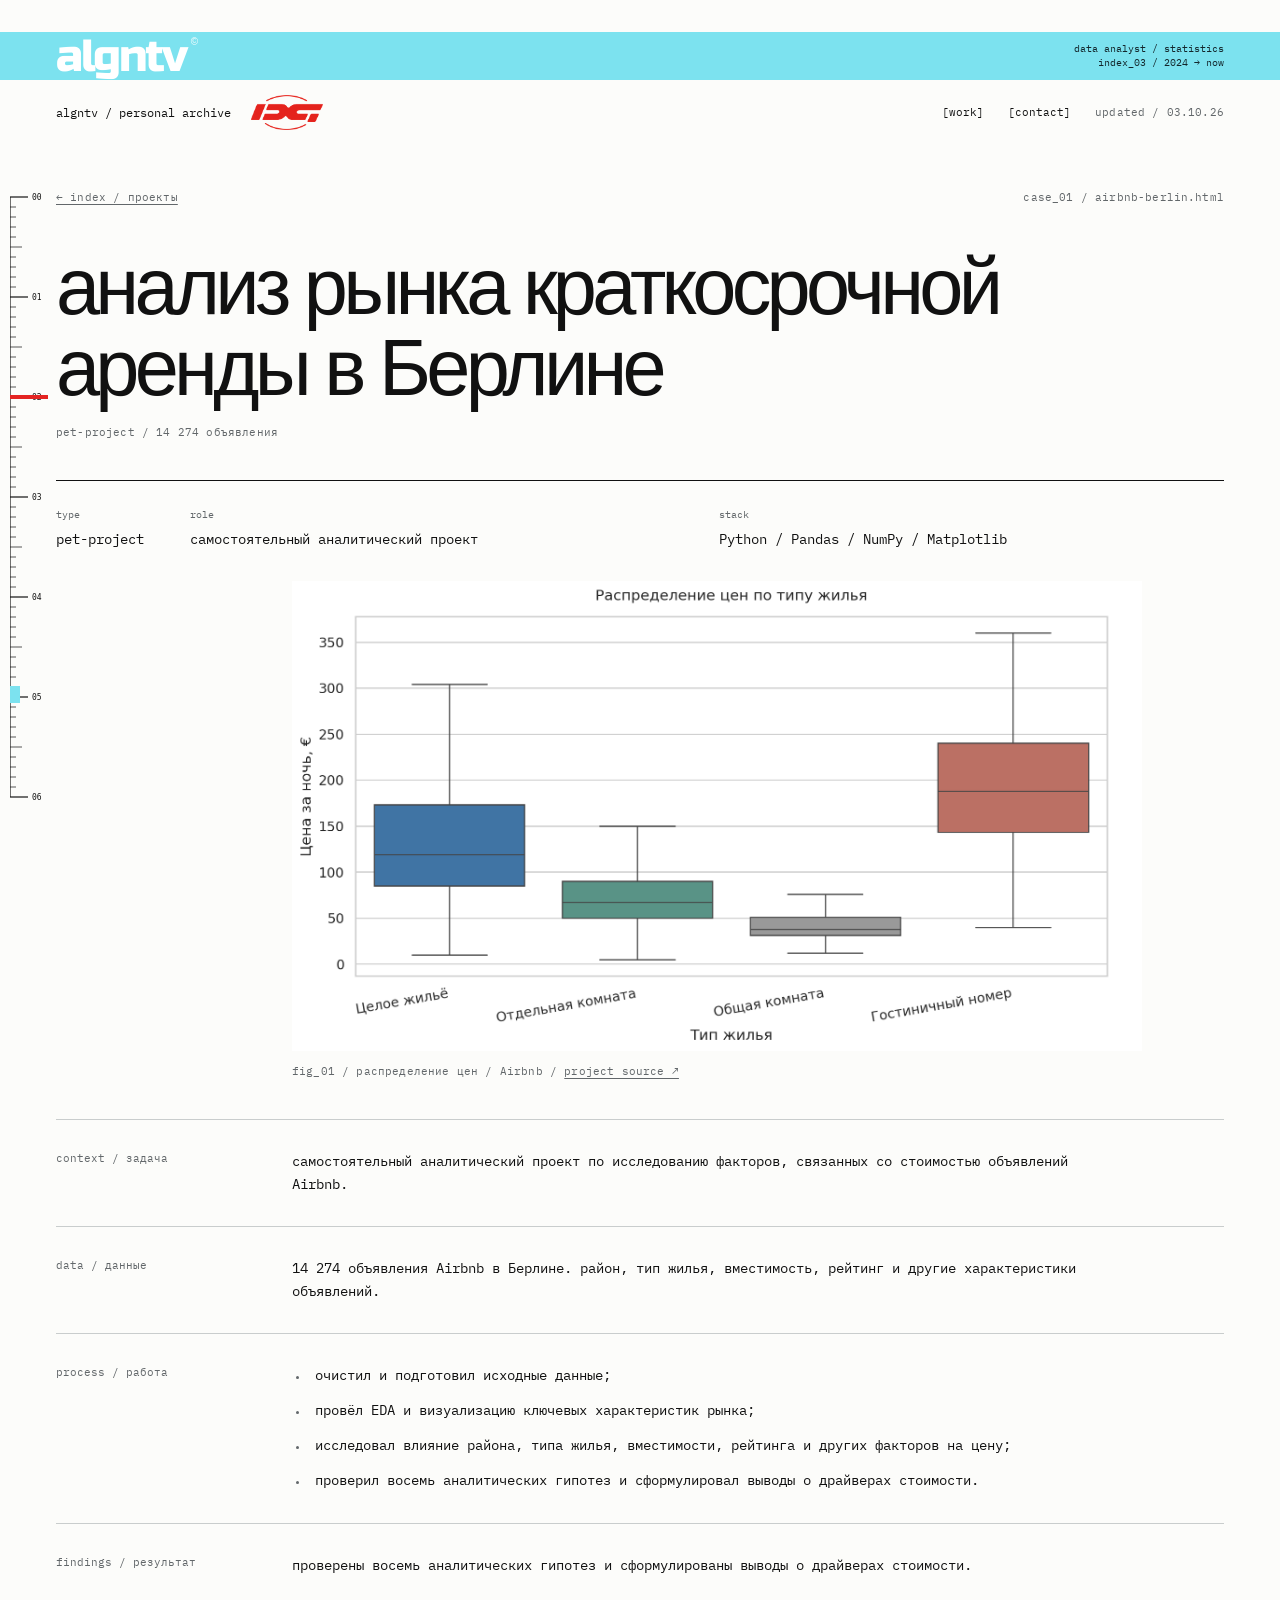
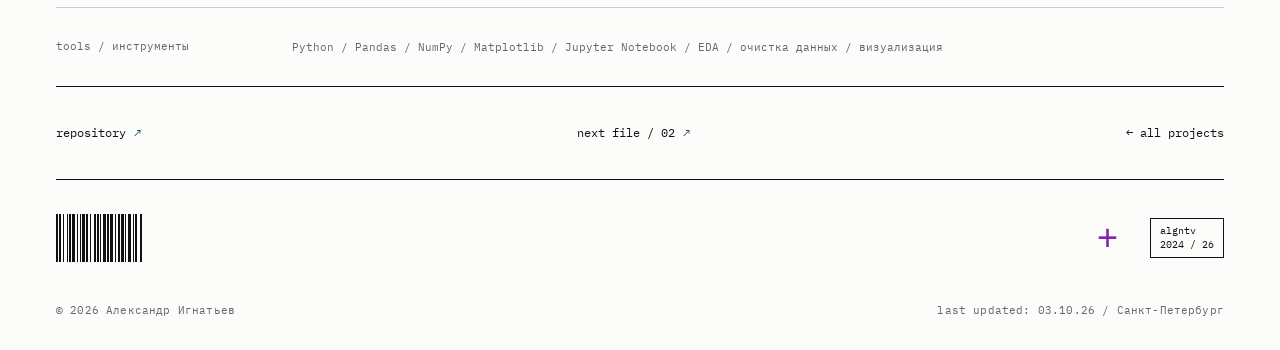
==== commit ecd43352: "Simplify portfolio graphics, remove duplicate experience and update collaboration tools" ====
--- a/cases/airbnb-berlin.html
+++ b/cases/airbnb-berlin.html
@@ -68,7 +68,7 @@
     </nav>
   </main>
   <footer class="wrap footer">
-    <div class="footer-register" aria-hidden="true"><img src="../assets/graphics/signal.svg" alt="" width="240" height="64"><span class="registration-cross">+</span><span class="footer-stamp">algntv<br>2024 / 26</span></div>
+    <div class="footer-register" aria-hidden="true"><img src="../assets/graphics/barcode.svg" alt="" width="87" height="48" style="width:87px;height:48px"><span class="registration-cross">+</span><span class="footer-stamp">algntv<br>2024 / 26</span></div>
 
     <p class="meta">© 2026 Александр Игнатьев</p>
     <p class="meta">last updated: <time datetime="2026-10-03">03.10.26</time> / Санкт-Петербург</p>
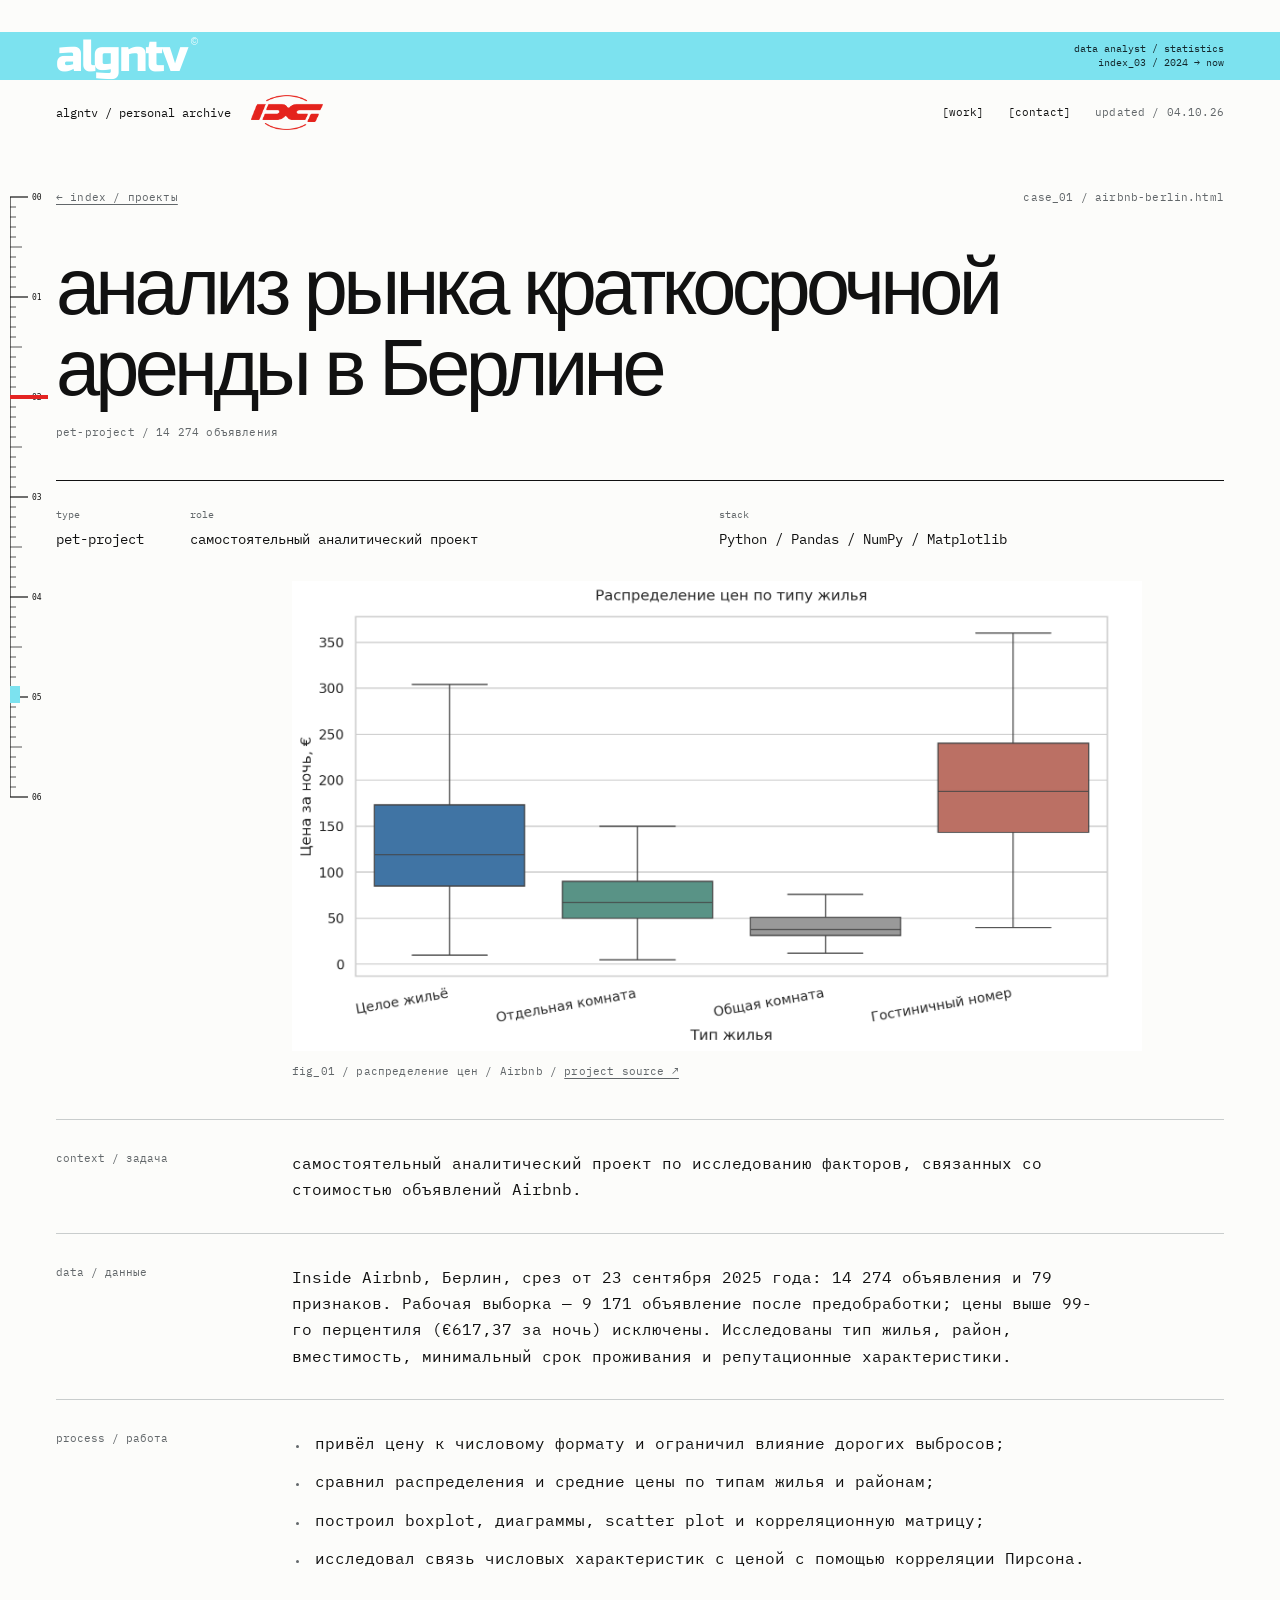
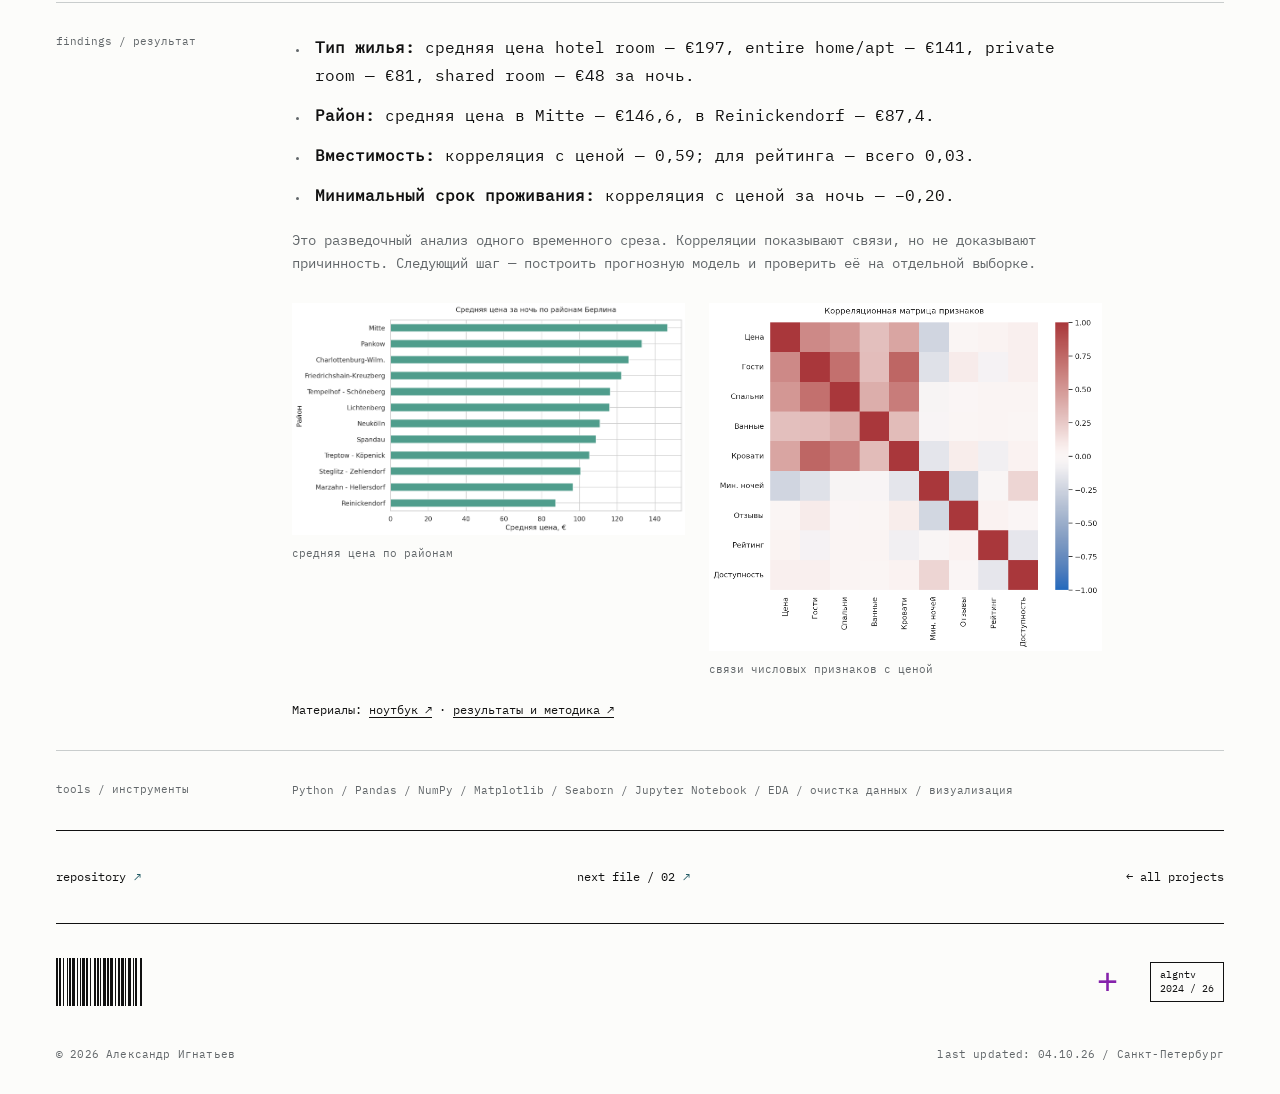
==== commit 69848b75: "Strengthen resume cases with sourced findings and improve mobile introduction" ====
--- a/cases/airbnb-berlin.html
+++ b/cases/airbnb-berlin.html
@@ -22,7 +22,7 @@
     <nav class="masthead-tools" aria-label="навигация">
       <a class="index-link" href="../index.html#projects">[work]</a>
       <a href="../index.html#contacts">[contact]</a>
-      <span class="meta updated">updated / 03.10.26</span>
+      <span class="meta updated">updated / 04.10.26</span>
     </nav>
   </header>
   <main class="wrap" id="main">
@@ -47,16 +47,13 @@
     </figure>
     <section class="case-section"><h2>context / задача</h2><div class="case-content"><p>самостоятельный аналитический проект по исследованию факторов,
                 связанных со стоимостью объявлений Airbnb.</p></div></section>
-    <section class="case-section"><h2>data / данные</h2><div class="case-content"><p>14 274 объявления Airbnb в Берлине. район, тип жилья, вместимость, рейтинг и другие характеристики объявлений.</p></div></section>
-    <section class="case-section"><h2>process / работа</h2><div class="case-content"><ul><li>очистил и подготовил исходные данные;</li>
-<li>провёл EDA и визуализацию ключевых характеристик рынка;</li>
-<li>исследовал влияние района, типа жилья, вместимости, рейтинга и других факторов на цену;</li>
-<li>проверил восемь аналитических гипотез и сформулировал выводы о драйверах стоимости.</li></ul></div></section>
-    <section class="case-section"><h2>findings / результат</h2><div class="case-content"><p>проверены восемь аналитических гипотез и сформулированы выводы о драйверах стоимости.</p></div></section>
+    <section class="case-section"><h2>data / данные</h2><div class="case-content"><p>Inside Airbnb, Берлин, срез от 23 сентября 2025 года: 14 274 объявления и 79 признаков. Рабочая выборка — 9 171 объявление после предобработки; цены выше 99-го перцентиля (€617,37 за ночь) исключены. Исследованы тип жилья, район, вместимость, минимальный срок проживания и репутационные характеристики.</p></div></section>
+    <section class="case-section"><h2>process / работа</h2><div class="case-content"><ul><li>привёл цену к числовому формату и ограничил влияние дорогих выбросов;</li><li>сравнил распределения и средние цены по типам жилья и районам;</li><li>построил boxplot, диаграммы, scatter plot и корреляционную матрицу;</li><li>исследовал связь числовых характеристик с ценой с помощью корреляции Пирсона.</li></ul></div></section>
+    <section class="case-section"><h2>findings / результат</h2><div class="case-content"><ul class="findings-list"><li><strong>Тип жилья:</strong> средняя цена hotel room — €197, entire home/apt — €141, private room — €81, shared room — €48 за ночь.</li><li><strong>Район:</strong> средняя цена в Mitte — €146,6, в Reinickendorf — €87,4.</li><li><strong>Вместимость:</strong> корреляция с ценой — 0,59; для рейтинга — всего 0,03.</li><li><strong>Минимальный срок проживания:</strong> корреляция с ценой за ночь — −0,20.</li></ul><p class="case-note">Это разведочный анализ одного временного среза. Корреляции показывают связи, но не доказывают причинность. Следующий шаг — построить прогнозную модель и проверить её на отдельной выборке.</p><div class="evidence-grid"><figure><a href="../assets/projects/airbnb-districts.png" target="_blank" rel="noreferrer"><img src="../assets/projects/airbnb-districts.png" alt="Средние цены Airbnb по районам Берлина" loading="lazy"></a><figcaption>средняя цена по районам</figcaption></figure><figure><a href="../assets/projects/airbnb-correlations.png" target="_blank" rel="noreferrer"><img src="../assets/projects/airbnb-correlations.png" alt="Корреляционная матрица признаков Airbnb" loading="lazy"></a><figcaption>связи числовых признаков с ценой</figcaption></figure></div><p class="source-links">Материалы: <a href="https://github.com/algntv/airbnb-berlin-price-drivers/blob/main/airbnb_berlin_eda.ipynb" target="_blank" rel="noreferrer">ноутбук ↗</a> · <a href="https://github.com/algntv/airbnb-berlin-price-drivers#ключевые-выводы" target="_blank" rel="noreferrer">результаты и методика ↗</a></p></div></section>
     <section class="case-section"><h2>tools / инструменты</h2><div class="case-content"><div class="tags"><span class="tag">Python</span>
 <span class="tag">Pandas</span>
 <span class="tag">NumPy</span>
-<span class="tag">Matplotlib</span>
+<span class="tag">Matplotlib</span><span class="tag">Seaborn</span>
 <span class="tag">Jupyter Notebook</span>
 <span class="tag">EDA</span>
 <span class="tag">очистка данных</span>
@@ -71,7 +68,7 @@
     <div class="footer-register" aria-hidden="true"><img src="../assets/graphics/barcode.svg" alt="" width="87" height="48" style="width:87px;height:48px"><span class="registration-cross">+</span><span class="footer-stamp">algntv<br>2024 / 26</span></div>
 
     <p class="meta">© 2026 Александр Игнатьев</p>
-    <p class="meta">last updated: <time datetime="2026-10-03">03.10.26</time> / Санкт-Петербург</p>
+    <p class="meta">last updated: <time datetime="2026-10-04">04.10.26</time> / Санкт-Петербург</p>
   </footer>
 </body>
 </html>
--- a/assets/archive.css
+++ b/assets/archive.css
@@ -327,3 +327,43 @@
   .print-plate figcaption { font-size: 7px; gap: 4px; }
   .print-plate figcaption span:last-child { display: none; }
 }
+
+/* Resume content: readable evidence and a compact mobile introduction. */
+.lead,.record-summary,.skill-group p,.case-content { font-size: 16px; }
+.record-contribution { margin: 13px 0 16px; font-size: 15px; line-height: 1.65; }
+.record-contribution strong { font-weight: 600; }
+.stack-label { margin: 0 0 5px; color: var(--secondary); font: 11px/1.6 var(--mono); }
+.skill-methods { margin-top: 27px; padding-top: 20px; border-top: 1px solid var(--rule); }
+.skill-methods h3 { margin: 0 0 9px; font: 12px/1.6 var(--mono); }
+.skill-methods p { margin: 0; color: var(--secondary); font-size: 16px; }
+.about-copy p + p { margin-top: 16px; }
+.case-content strong { font-weight: 600; }
+.case-note { margin-top: 20px !important; color: var(--secondary); font-size: 14px; }
+.case-content > p + p { margin-top: 16px; }
+.findings-list { line-height: 1.75; }
+.source-links { margin-top: 20px !important; font: 12px/1.8 var(--mono); }
+.evidence-grid { display: grid; grid-template-columns: 1fr 1fr; gap: 24px; margin-top: 28px; }
+.evidence-grid figure,.evidence-single { margin: 0; min-width: 0; }
+.evidence-single { margin-top: 28px; }
+.evidence-grid img,.evidence-single img { display: block; width: 100%; height: auto; }
+.evidence-grid figcaption,.evidence-single figcaption { margin-top: 10px; color: var(--secondary); font: 11px/1.6 var(--mono); }
+.sql-example { margin-top: 20px; }
+.sql-example summary { cursor: pointer; min-height: 44px; padding: 10px 0; }
+.sql-example summary:focus-visible { outline: 2px solid var(--accent); outline-offset: 4px; }
+.sql-example pre { overflow-x: auto; max-width: 100%; padding: 16px; background: #f0f0eb; font: 12px/1.8 var(--mono); }
+.case-content { min-width: 0; }
+@media (max-width: 760px) {
+  .hero { display: flex; flex-direction: column; }
+  .hero-grid { display: contents; }
+  .hero-label { order: 0; }
+  .hero-grid > div { order: 1; }
+  .hero-foot { order: 2; margin-top: 24px; }
+  .quick-links { order: 3; }
+  .hero-file { order: 4; align-self: flex-end; margin-top: 24px; }
+  .archive-imprint { order: 5; }
+  .hero-foot .availability { display: none; }
+  .hero-role { font-size: 17px; }
+  .hero-file .work-label { margin-bottom: 0; }
+  .evidence-grid { grid-template-columns: 1fr; }
+  .lead,.record-summary,.skill-group p,.case-content { font-size: 15px; }
+}
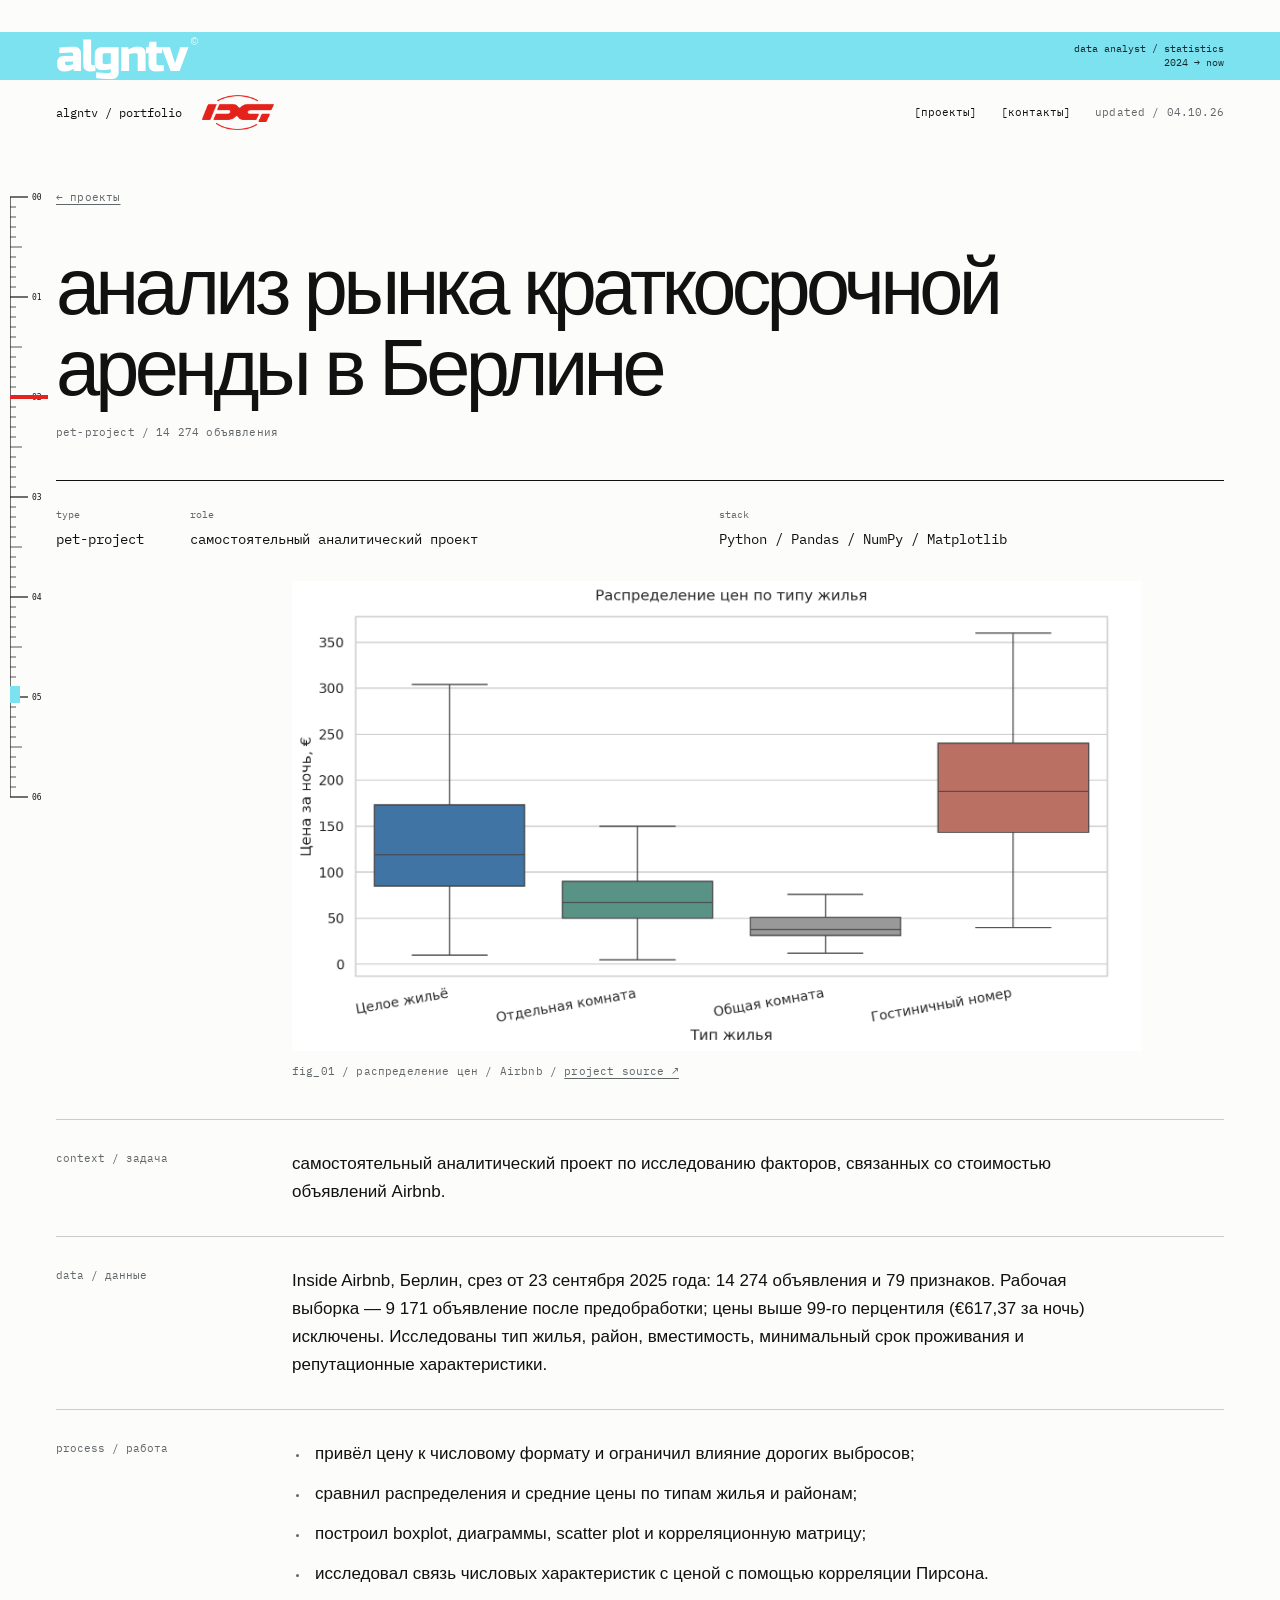
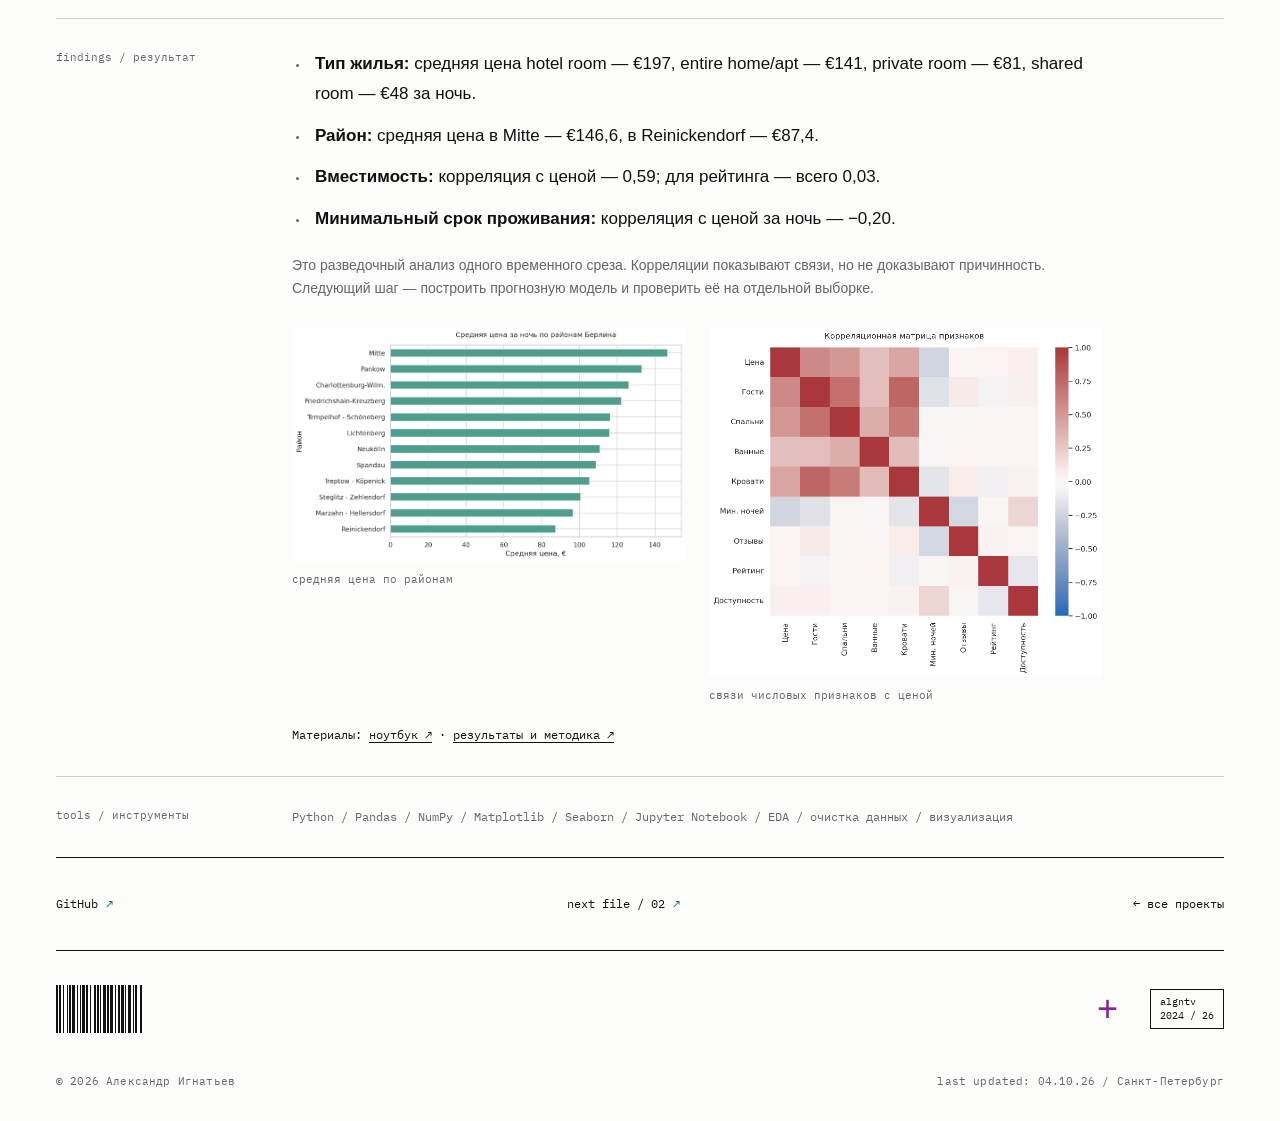
==== commit 22120290: "Improve resume readability and project navigation" ====
--- a/cases/airbnb-berlin.html
+++ b/cases/airbnb-berlin.html
@@ -14,22 +14,22 @@
   <div class="pack-band">
     <div class="wrap pack-inner">
       <a class="pack-mark" href="../index.html" aria-label="Александр Игнатьев — главная">algntv<span class="pack-copyright" aria-hidden="true">©</span></a>
-      <span class="pack-code">data analyst / statistics<br>index_03 / 2024 → now</span>
+      <span class="pack-code">data analyst / statistics<br>2024 → now</span>
     </div>
   </div>
   <header class="wrap masthead">
-    <p class="archive-id"><a href="../index.html">algntv / personal archive</a><img class="header-mark" src="../assets/graphics/header-mark-red.png" alt="" aria-hidden="true" width="1784" height="882"></p>
+    <p class="archive-id"><a href="../index.html">algntv / portfolio</a><img class="header-mark" src="../assets/graphics/header-mark-red.png" alt="" aria-hidden="true" width="1784" height="882"></p>
     <nav class="masthead-tools" aria-label="навигация">
-      <a class="index-link" href="../index.html#projects">[work]</a>
-      <a href="../index.html#contacts">[contact]</a>
+      <a class="index-link" href="../index.html#projects">[проекты]</a>
+      <a href="../index.html#contacts">[контакты]</a>
       <span class="meta updated">updated / 04.10.26</span>
     </nav>
   </header>
   <main class="wrap" id="main">
     <div class="case-header">
       <div class="case-breadcrumb">
-        <a class="meta" href="../index.html#projects">← index / проекты</a>
-        <p class="meta">case_01 / airbnb-berlin.html</p>
+        <a class="meta" href="../index.html#projects">← проекты</a>
+        
       </div>
       <h1>анализ рынка краткосрочной аренды в Берлине</h1>
       <p class="meta case-type">pet-project / 14 274 объявления</p>
@@ -59,9 +59,9 @@
 <span class="tag">очистка данных</span>
 <span class="tag">визуализация</span></div></div></section>
     <nav class="case-navigation" aria-label="навигация по проектам">
-      <a class="text-link" href="https://github.com/algntv/airbnb-berlin-price-drivers" target="_blank" rel="noreferrer">repository <span class="arrow" aria-hidden="true">↗</span></a>
+      <a class="text-link" href="https://github.com/algntv/airbnb-berlin-price-drivers" target="_blank" rel="noreferrer">GitHub <span class="arrow" aria-hidden="true">↗</span></a>
       <a class="text-link" href="marketing-measurement.html">next file / 02 <span class="arrow" aria-hidden="true">↗</span></a>
-      <a class="text-link" href="../index.html#projects">← all projects</a>
+      <a class="text-link" href="../index.html#projects">← все проекты</a>
     </nav>
   </main>
   <footer class="wrap footer">
--- a/assets/archive.css
+++ b/assets/archive.css
@@ -367,3 +367,49 @@
   .evidence-grid { grid-template-columns: 1fr; }
   .lead,.record-summary,.skill-group p,.case-content { font-size: 15px; }
 }
+
+/* Clear resume hierarchy; archive lettering stays in labels and tools. */
+h1 { font-size: clamp(64px, 8vw, 110px); }
+.hero { padding-top: 30px; }
+.hero-foot { display: block; margin-top: 30px; }
+.hero-intro { max-width: 760px; }
+.job-target { margin: 0 0 10px; font: 21px/1.45 var(--sans); }
+.job-target strong { font-weight: 600; }
+.lead { font: 17px/1.6 var(--sans); color: var(--ink); }
+.hero-stack { margin: 12px 0 0; color: var(--accent); font: 14px/1.7 var(--mono); }
+.quick-links { margin-top: 18px; }
+.quick-links .text-link { font-size: 14px; }
+.record { grid-template-columns: 28px 170px minmax(0,1fr) 176px; }
+.record-summary, .record-contribution, .record-result { font: 17px/1.6 var(--sans); max-width: 68ch; }
+.record-summary { color: #41474a; margin: 16px 0 12px; }
+.record-contribution { margin: 0 0 12px; }
+.record-result { margin: 0 0 18px; }
+.record-contribution strong, .record-result strong { font-weight: 600; }
+.tag { font-size: 12px; }
+.record-side .text-link { font-size: 13px; min-height: 44px; }
+.record-side .case-link { padding: 10px 12px; background: var(--highlight); color: var(--ink); font: 600 15px/1.4 var(--sans); }
+.record-side .case-link:hover { background: var(--band); }
+.case-content { font: 17px/1.65 var(--sans); }
+.case-content .source-links, .case-content .sql-example pre { font-family: var(--mono); }
+@media (min-width:761px) and (max-width:1100px) {
+  .record { grid-template-columns: 24px 120px minmax(0,1fr); gap: 20px; }
+  .record-side { grid-column: 3; flex-direction: row; flex-wrap: wrap; gap: 12px 20px; }
+}
+@media (max-width:760px) {
+  h1 { font-size: clamp(49px,12vw,90px); }
+  .hero { padding-top: 24px; }
+  .hero-foot { margin-top: 24px; }
+  .job-target { font-size: 20px; }
+  .lead { font-size: 16px; }
+  .hero-stack { font-size: 13px; }
+  .hero-file { width: 100%; align-self: stretch; margin-top: 20px; }
+  .hero-file .work-label { padding: 14px 16px 8px; }
+  .work-label-heading { margin-bottom: 10px; }
+  .work-label a { padding: 9px 0; min-height: 44px; }
+  .work-label a span { font-size: 12px; }
+  .work-label a small { display: none; }
+  .record { grid-template-columns: 24px minmax(0,1fr); }
+  .record-summary, .record-contribution, .record-result, .case-content { font-size: 16px; }
+  .record-side { grid-row: 2; }
+  .record-preview { grid-row: 3; }
+}
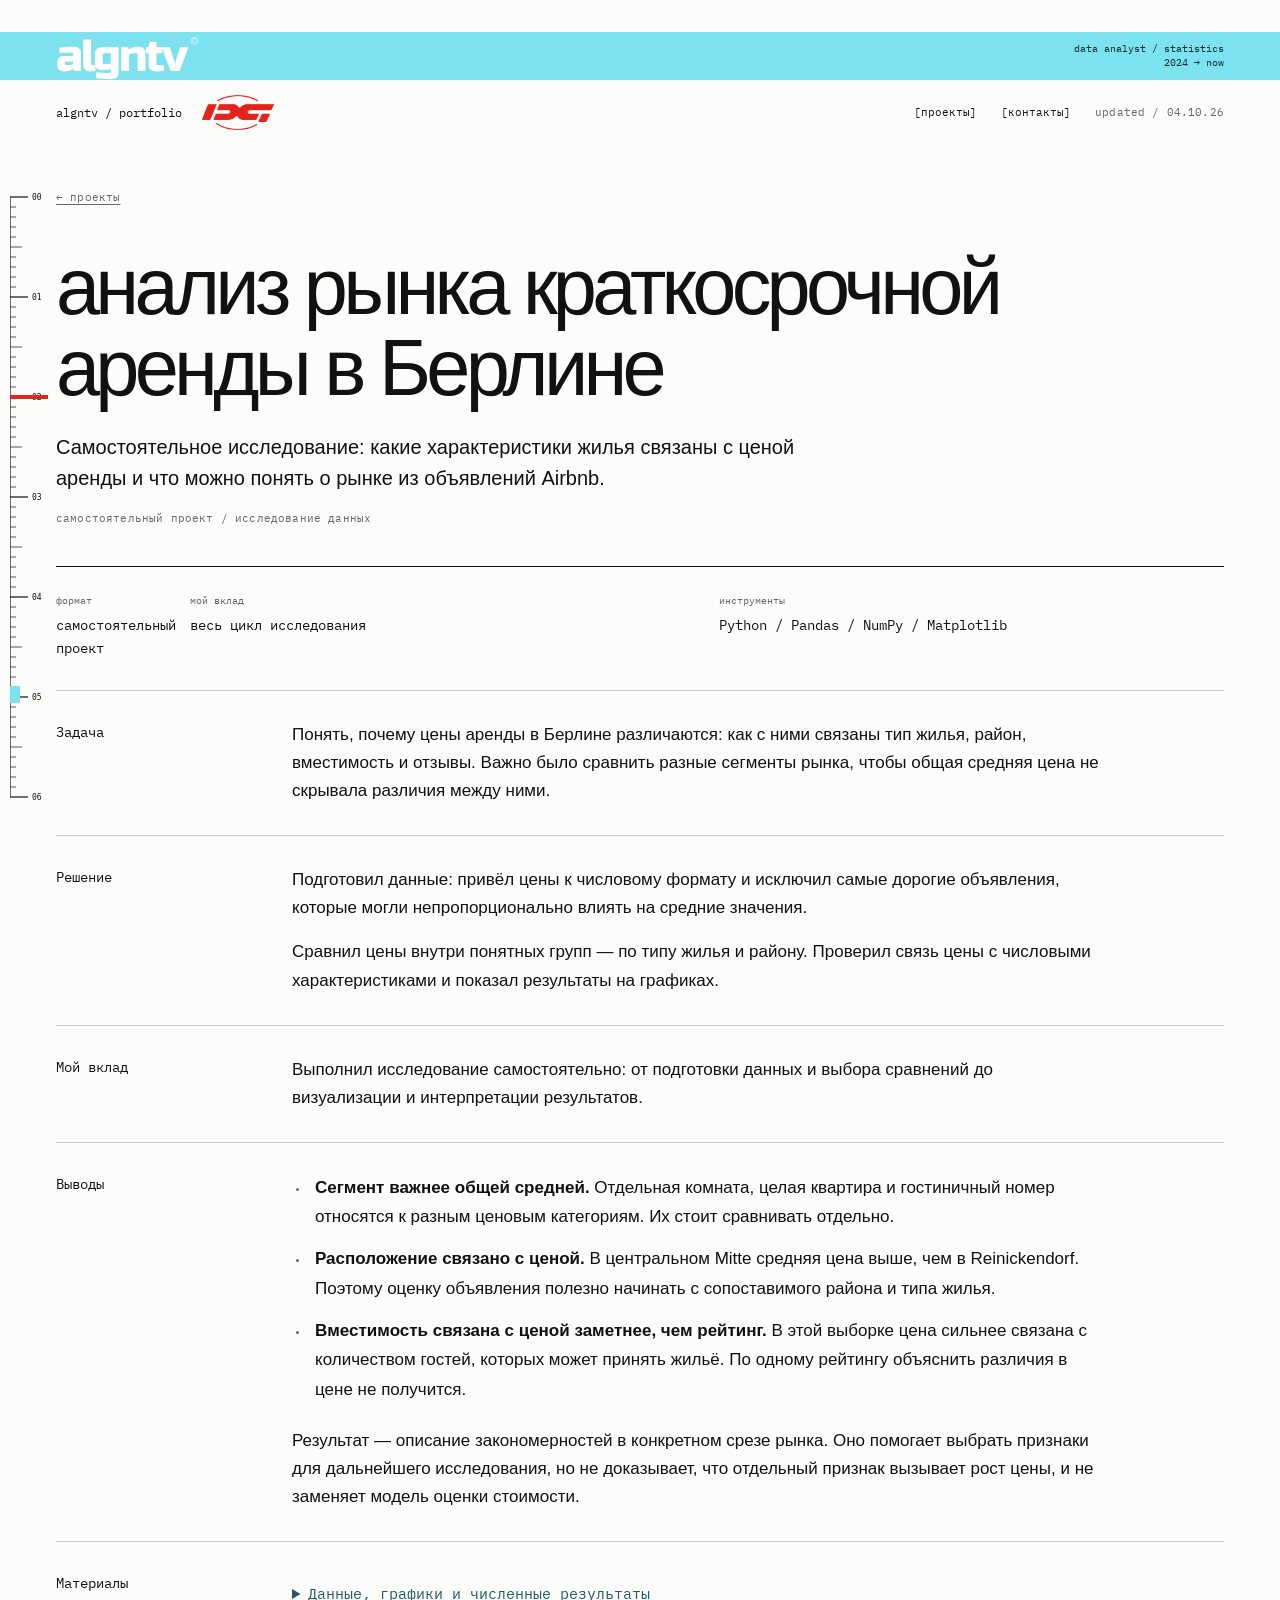
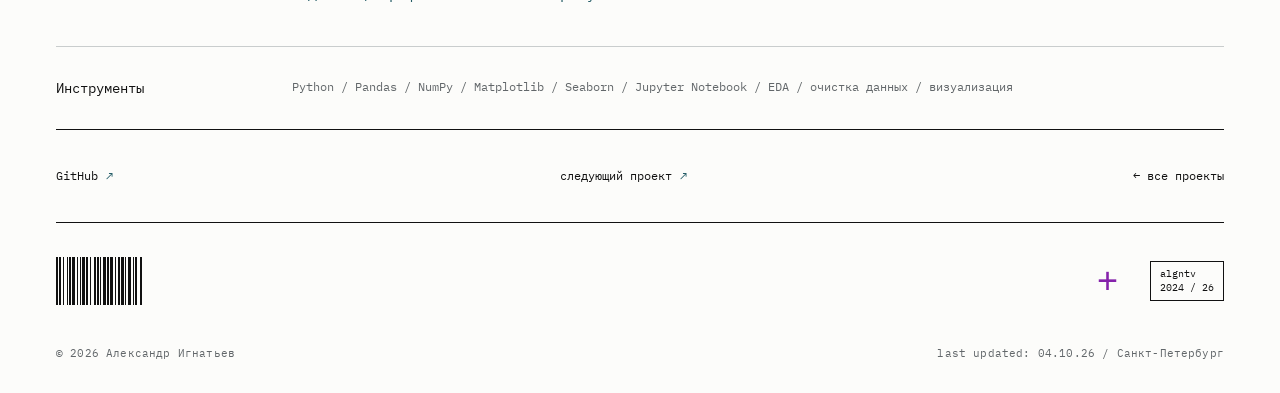
==== commit 3515f1c7: "Explain project tasks and conclusions, separate personal work and hackathons" ====
--- a/cases/airbnb-berlin.html
+++ b/cases/airbnb-berlin.html
@@ -6,7 +6,7 @@
   <meta name="description" content="Александр Игнатьев — начинающий аналитик данных. Python, SQL, Excel, Tableau и DataLens.">
   <title>анализ рынка краткосрочной аренды в Берлине — case file — Александр Игнатьев</title>
   <link rel="preload" href="../assets/fonts/IBMPlexMono-Regular.ttf" as="font" type="font/ttf" crossorigin>
-  <link rel="stylesheet" href="../assets/archive.css">
+  <link rel="stylesheet" href="../assets/archive.css?v=20261004-2">
 </head>
 <body>
   <div class="folio-ruler" aria-hidden="true"><img src="../assets/graphics/ruler.svg" alt="" width="38" height="616"></div>
@@ -32,25 +32,26 @@
         
       </div>
       <h1>анализ рынка краткосрочной аренды в Берлине</h1>
-      <p class="meta case-type">pet-project / 14 274 объявления</p>
+      <p class="case-intro">Самостоятельное исследование: какие характеристики жилья связаны с ценой аренды и что можно понять о рынке из объявлений Airbnb.</p>
+      <p class="meta case-type">самостоятельный проект / исследование данных</p>
     </div>
     <div class="case-meta">
-      <dl><dt>type</dt><dd>pet-project</dd></dl>
-      <dl><dt>role</dt><dd>самостоятельный аналитический проект</dd></dl>
-      <dl><dt>stack</dt><dd>Python / Pandas / NumPy / Matplotlib</dd></dl>
+      <dl><dt>формат</dt><dd>самостоятельный проект</dd></dl>
+      <dl><dt>мой вклад</dt><dd>весь цикл исследования</dd></dl>
+      <dl><dt>инструменты</dt><dd>Python / Pandas / NumPy / Matplotlib</dd></dl>
     </div>
-    <figure class="case-visual">
+    <section class="case-section"><h2>Задача</h2><div class="case-content"><p>Понять, почему цены аренды в Берлине различаются: как с ними связаны тип жилья, район, вместимость и отзывы. Важно было сравнить разные сегменты рынка, чтобы общая средняя цена не скрывала различия между ними.</p></div></section>
+    <section class="case-section"><h2>Решение</h2><div class="case-content"><p>Подготовил данные: привёл цены к числовому формату и исключил самые дорогие объявления, которые могли непропорционально влиять на средние значения.</p><p>Сравнил цены внутри понятных групп — по типу жилья и району. Проверил связь цены с числовыми характеристиками и показал результаты на графиках.</p></div></section>
+    <section class="case-section"><h2>Мой вклад</h2><div class="case-content"><p>Выполнил исследование самостоятельно: от подготовки данных и выбора сравнений до визуализации и интерпретации результатов.</p></div></section>
+    <section class="case-section"><h2>Выводы</h2><div class="case-content"><ul class="findings-list"><li><strong>Сегмент важнее общей средней.</strong> Отдельная комната, целая квартира и гостиничный номер относятся к разным ценовым категориям. Их стоит сравнивать отдельно.</li><li><strong>Расположение связано с ценой.</strong> В центральном Mitte средняя цена выше, чем в Reinickendorf. Поэтому оценку объявления полезно начинать с сопоставимого района и типа жилья.</li><li><strong>Вместимость связана с ценой заметнее, чем рейтинг.</strong> В этой выборке цена сильнее связана с количеством гостей, которых может принять жильё. По одному рейтингу объяснить различия в цене не получится.</li></ul><p>Результат — описание закономерностей в конкретном срезе рынка. Оно помогает выбрать признаки для дальнейшего исследования, но не доказывает, что отдельный признак вызывает рост цены, и не заменяет модель оценки стоимости.</p></div></section>
+    <section class="case-section"><h2>Материалы</h2><div class="case-content"><details class="case-details"><summary>Данные, графики и численные результаты</summary><div class="case-detail-body">    <figure class="case-material-visual">
       <a href="../assets/projects/airbnb-room-types.png" target="_blank" rel="noreferrer" aria-label="открыть оригинальный визуал проекта">
         <img src="../assets/projects/airbnb-room-types.png" alt="распределение цен / Airbnb" width="1764" height="1007" decoding="async">
       </a>
       <figcaption class="meta">fig_01 / распределение цен / Airbnb / <a href="https://github.com/algntv/airbnb-berlin-price-drivers" target="_blank" rel="noreferrer">project source ↗</a></figcaption>
     </figure>
-    <section class="case-section"><h2>context / задача</h2><div class="case-content"><p>самостоятельный аналитический проект по исследованию факторов,
-                связанных со стоимостью объявлений Airbnb.</p></div></section>
-    <section class="case-section"><h2>data / данные</h2><div class="case-content"><p>Inside Airbnb, Берлин, срез от 23 сентября 2025 года: 14 274 объявления и 79 признаков. Рабочая выборка — 9 171 объявление после предобработки; цены выше 99-го перцентиля (€617,37 за ночь) исключены. Исследованы тип жилья, район, вместимость, минимальный срок проживания и репутационные характеристики.</p></div></section>
-    <section class="case-section"><h2>process / работа</h2><div class="case-content"><ul><li>привёл цену к числовому формату и ограничил влияние дорогих выбросов;</li><li>сравнил распределения и средние цены по типам жилья и районам;</li><li>построил boxplot, диаграммы, scatter plot и корреляционную матрицу;</li><li>исследовал связь числовых характеристик с ценой с помощью корреляции Пирсона.</li></ul></div></section>
-    <section class="case-section"><h2>findings / результат</h2><div class="case-content"><ul class="findings-list"><li><strong>Тип жилья:</strong> средняя цена hotel room — €197, entire home/apt — €141, private room — €81, shared room — €48 за ночь.</li><li><strong>Район:</strong> средняя цена в Mitte — €146,6, в Reinickendorf — €87,4.</li><li><strong>Вместимость:</strong> корреляция с ценой — 0,59; для рейтинга — всего 0,03.</li><li><strong>Минимальный срок проживания:</strong> корреляция с ценой за ночь — −0,20.</li></ul><p class="case-note">Это разведочный анализ одного временного среза. Корреляции показывают связи, но не доказывают причинность. Следующий шаг — построить прогнозную модель и проверить её на отдельной выборке.</p><div class="evidence-grid"><figure><a href="../assets/projects/airbnb-districts.png" target="_blank" rel="noreferrer"><img src="../assets/projects/airbnb-districts.png" alt="Средние цены Airbnb по районам Берлина" loading="lazy"></a><figcaption>средняя цена по районам</figcaption></figure><figure><a href="../assets/projects/airbnb-correlations.png" target="_blank" rel="noreferrer"><img src="../assets/projects/airbnb-correlations.png" alt="Корреляционная матрица признаков Airbnb" loading="lazy"></a><figcaption>связи числовых признаков с ценой</figcaption></figure></div><p class="source-links">Материалы: <a href="https://github.com/algntv/airbnb-berlin-price-drivers/blob/main/airbnb_berlin_eda.ipynb" target="_blank" rel="noreferrer">ноутбук ↗</a> · <a href="https://github.com/algntv/airbnb-berlin-price-drivers#ключевые-выводы" target="_blank" rel="noreferrer">результаты и методика ↗</a></p></div></section>
-    <section class="case-section"><h2>tools / инструменты</h2><div class="case-content"><div class="tags"><span class="tag">Python</span>
+<h3>Исходные данные</h3><p>Inside Airbnb, Берлин, срез от 23 сентября 2025 года: 14 274 объявления и 79 признаков. Рабочая выборка — 9 171 объявление после предобработки; цены выше 99-го перцентиля (€617,37 за ночь) исключены. Исследованы тип жилья, район, вместимость, минимальный срок проживания и репутационные характеристики.</p><h3>Результаты анализа</h3><ul class="findings-list"><li><strong>Тип жилья:</strong> средняя цена hotel room — €197, entire home/apt — €141, private room — €81, shared room — €48 за ночь.</li><li><strong>Район:</strong> средняя цена в Mitte — €146,6, в Reinickendorf — €87,4.</li><li><strong>Вместимость:</strong> корреляция с ценой — 0,59; для рейтинга — всего 0,03.</li><li><strong>Минимальный срок проживания:</strong> корреляция с ценой за ночь — −0,20.</li></ul><p class="case-note">Это разведочный анализ одного временного среза. Корреляции показывают связи, но не доказывают причинность. Следующий шаг — построить прогнозную модель и проверить её на отдельной выборке.</p><div class="evidence-grid"><figure><a href="../assets/projects/airbnb-districts.png" target="_blank" rel="noreferrer"><img src="../assets/projects/airbnb-districts.png" alt="Средние цены Airbnb по районам Берлина" loading="lazy"></a><figcaption>средняя цена по районам</figcaption></figure><figure><a href="../assets/projects/airbnb-correlations.png" target="_blank" rel="noreferrer"><img src="../assets/projects/airbnb-correlations.png" alt="Корреляционная матрица признаков Airbnb" loading="lazy"></a><figcaption>связи числовых признаков с ценой</figcaption></figure></div><p class="source-links">Материалы: <a href="https://github.com/algntv/airbnb-berlin-price-drivers/blob/main/airbnb_berlin_eda.ipynb" target="_blank" rel="noreferrer">ноутбук ↗</a> · <a href="https://github.com/algntv/airbnb-berlin-price-drivers#ключевые-выводы" target="_blank" rel="noreferrer">результаты и методика ↗</a></p></div></details></div></section>
+    <section class="case-section"><h2>Инструменты</h2><div class="case-content"><div class="tags"><span class="tag">Python</span>
 <span class="tag">Pandas</span>
 <span class="tag">NumPy</span>
 <span class="tag">Matplotlib</span><span class="tag">Seaborn</span>
@@ -60,7 +61,7 @@
 <span class="tag">визуализация</span></div></div></section>
     <nav class="case-navigation" aria-label="навигация по проектам">
       <a class="text-link" href="https://github.com/algntv/airbnb-berlin-price-drivers" target="_blank" rel="noreferrer">GitHub <span class="arrow" aria-hidden="true">↗</span></a>
-      <a class="text-link" href="marketing-measurement.html">next file / 02 <span class="arrow" aria-hidden="true">↗</span></a>
+      <a class="text-link" href="marketing-measurement.html">следующий проект <span class="arrow" aria-hidden="true">↗</span></a>
       <a class="text-link" href="../index.html#projects">← все проекты</a>
     </nav>
   </main>
--- a/assets/archive.css
+++ b/assets/archive.css
@@ -413,3 +413,24 @@
   .record-side { grid-row: 2; }
   .record-preview { grid-row: 3; }
 }
+
+/* Project format and plain-language case narratives. */
+.project-group-heading { margin: 30px 0 18px; }
+.project-group-heading h3 { margin: 0; font: 400 23px/1.35 var(--sans); }
+.project-group-heading p { margin: 7px 0 0; font: 12px/1.6 var(--mono); color: var(--secondary); }
+.work-label-group { margin: 18px 0 8px; font: 12px/1.5 var(--mono); }
+.case-intro { max-width: 760px; margin: 24px 0 0; font: 20px/1.55 var(--sans); }
+.case-section h2 { font-size: 14px; color: var(--ink); }
+.case-content > .findings-list + p { margin-top: 22px; }
+.case-details summary { cursor: pointer; padding: 10px 0; min-height: 44px; color: var(--accent); font: 15px/1.6 var(--mono); }
+.case-details summary:focus-visible { outline: 2px solid var(--accent); outline-offset: 4px; }
+.case-detail-body { margin-top: 20px; }
+.case-detail-body h3 { margin: 26px 0 12px; font: 600 17px/1.5 var(--sans); }
+.case-material-visual { margin: 0 0 24px; }
+.case-material-visual img { display: block; width: 100%; max-height: 400px; object-fit: contain; object-position: left top; }
+.case-material-visual figcaption { margin-top: 10px; }
+@media (max-width:760px) {
+ .project-group-heading h3 { font-size: 21px; }
+ .case-intro { font-size: 18px; }
+ .work-label-group { font-size: 11px; margin-top: 12px; }
+}
